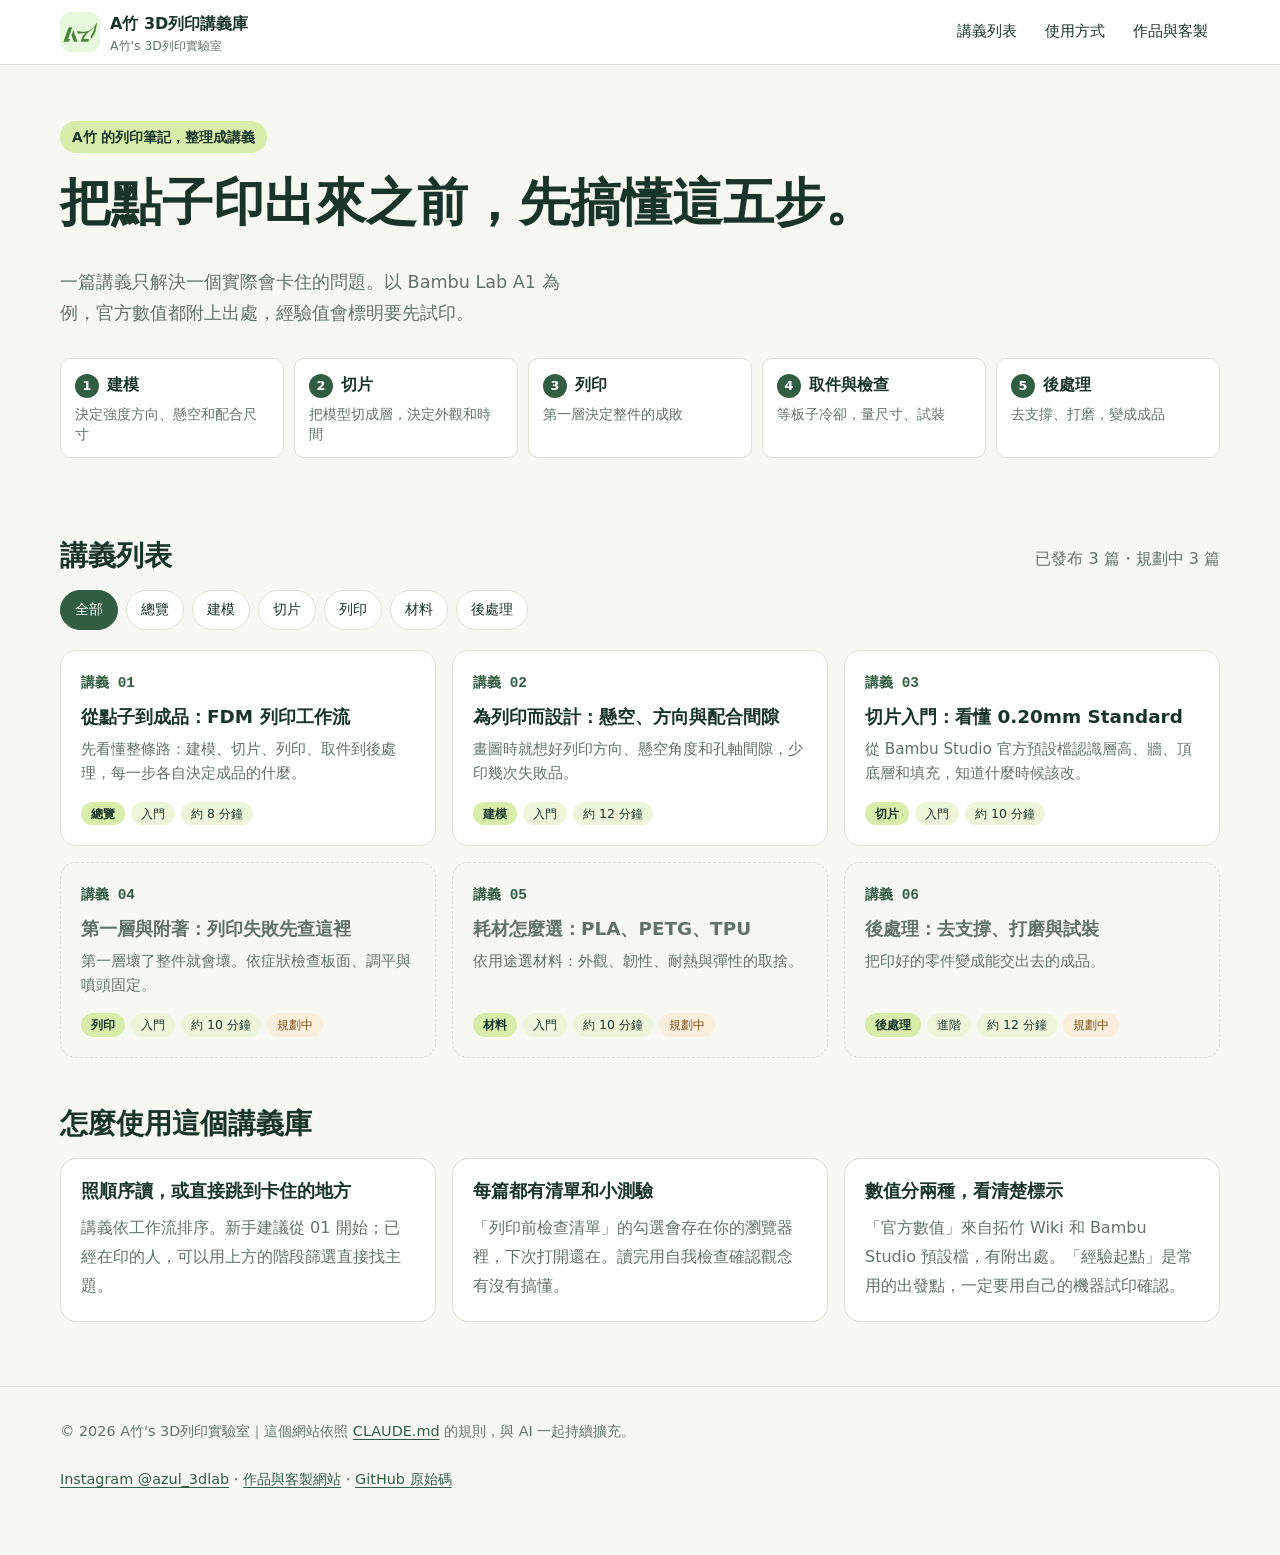
==== index.html @ 58bd1bd1 "site: 建立 A竹 3D列印講義庫框架與講義 01–03 - CLAUDE.md / AGENTS.md：專案目的、結構、命名、SOP、頁面骨架、內容與視覺規則 - lessons.js 單一資料" ====
<!doctype html>
<html lang="zh-Hant-TW">
<head>
  <meta charset="utf-8">
  <meta name="viewport" content="width=device-width, initial-scale=1">
  <title>A竹 3D列印講義庫</title>
  <meta name="description" content="A竹's 3D列印實驗室的公開講義：從建模、切片、列印到後處理，以 Bambu Lab A1 為例，一篇解決一個問題。">
  <meta name="theme-color" content="#315E43">
  <link rel="icon" href="assets/img/favicon.png">
  <link rel="stylesheet" href="assets/css/style.css">
</head>
<body>
  <a class="skip-link" href="#main">跳到主要內容</a>
  <header class="site-header">
    <div class="container">
      <a class="brand" href="./" aria-current="page"><img src="assets/img/logo.png" alt="" width="40" height="40"><span>A竹 3D列印講義庫<small>A竹's 3D列印實驗室</small></span></a>
      <nav class="site-nav" aria-label="主要導覽">
        <a href="#lessons">講義列表</a>
        <a href="#how">使用方式</a>
        <a href="https://blind-us.github.io/azul-3dlab/" rel="noopener">作品與客製</a>
      </nav>
    </div>
  </header>

  <main id="main" class="container">
    <section class="home-hero">
      <span class="eyebrow">A竹 的列印筆記，整理成講義</span>
      <h1>把點子印出來之前，先搞懂這五步。</h1>
      <p class="lead">一篇講義只解決一個實際會卡住的問題。以 Bambu Lab A1 為例，官方數值都附上出處，經驗值會標明要先試印。</p>
      <ol class="flow" aria-label="FDM 列印工作流">
        <li><strong>建模</strong><span>決定強度方向、懸空和配合尺寸</span></li>
        <li><strong>切片</strong><span>把模型切成層，決定外觀和時間</span></li>
        <li><strong>列印</strong><span>第一層決定整件的成敗</span></li>
        <li><strong>取件與檢查</strong><span>等板子冷卻，量尺寸、試裝</span></li>
        <li><strong>後處理</strong><span>去支撐、打磨，變成成品</span></li>
      </ol>
    </section>

    <section id="lessons" aria-labelledby="lessons-title">
      <div class="section-head">
        <h2 id="lessons-title">講義列表</h2>
        <p id="lesson-count"></p>
      </div>
      <div class="filter" id="stage-filter" role="group" aria-label="依階段篩選"></div>
      <div class="lesson-grid" id="lesson-grid">
        <noscript><p>講義列表需要 JavaScript。也可以直接從 GitHub 的 lessons 資料夾閱讀。</p></noscript>
      </div>
    </section>

    <section id="how" aria-labelledby="how-title">
      <div class="section-head">
        <h2 id="how-title">怎麼使用這個講義庫</h2>
      </div>
      <div class="how">
        <div>
          <h3>照順序讀，或直接跳到卡住的地方</h3>
          <p>講義依工作流排序。新手建議從 01 開始；已經在印的人，可以用上方的階段篩選直接找主題。</p>
        </div>
        <div>
          <h3>每篇都有清單和小測驗</h3>
          <p>「列印前檢查清單」的勾選會存在你的瀏覽器裡，下次打開還在。讀完用自我檢查確認觀念有沒有搞懂。</p>
        </div>
        <div>
          <h3>數值分兩種，看清楚標示</h3>
          <p>「官方數值」來自拓竹 Wiki 和 Bambu Studio 預設檔，有附出處。「經驗起點」是常用的出發點，一定要用自己的機器試印確認。</p>
        </div>
      </div>
    </section>
  </main>

  <footer class="site-footer">
    <div class="container">
      <p>© <span data-year>2026</span> A竹's 3D列印實驗室｜這個網站依照 <a href="https://github.com/Blind-Us/azul-3dprint-notes/blob/main/CLAUDE.md" rel="noopener">CLAUDE.md</a> 的規則，與 AI 一起持續擴充。</p>
      <p><a href="https://www.instagram.com/azul_3dlab/" rel="noopener">Instagram @azul_3dlab</a>・<a href="https://blind-us.github.io/azul-3dlab/" rel="noopener">作品與客製網站</a>・<a href="https://github.com/Blind-Us/azul-3dprint-notes" rel="noopener">GitHub 原始碼</a></p>
    </div>
  </footer>
  <script src="assets/js/lessons.js"></script>
  <script src="assets/js/site.js"></script>
</body>
</html>
---- assets/css/style.css ----
/* =========================================================
   A竹 3D列印講義庫｜全站唯一樣式表
   規則：講義頁只用這裡的 class 與 tokens，不寫死色碼、不用 inline style。
   ========================================================= */

:root {
  /* 色彩 tokens（與 CLAUDE.md 第 9 節同步） */
  --bg: #F7F8F2;
  --surface: #FFFFFF;
  --ink: #19352B;
  --muted: #617268;
  --brand: #315E43;
  --brand-hover: #254B34;
  --lime: #D9EDAA;
  --lime-soft: #EEF6DA;
  --border: #DCE3D7;
  --accent: #EDB97B;
  --accent-soft: #FBEEDD;
  --error: #A32C32;
  --error-soft: #F7E3E4;

  /* 字型與尺寸 */
  --font: system-ui, -apple-system, "Segoe UI", "Noto Sans TC", "PingFang TC", "Microsoft JhengHei", sans-serif;
  --mono: ui-monospace, "Cascadia Code", Consolas, monospace;
  --radius: 16px;
  --radius-sm: 10px;
  --shadow: 0 12px 32px rgba(25, 53, 43, 0.06);
  --container: 1160px;
  --measure: 72ch;
  --gutter: 20px;

  color-scheme: light;
}

*, *::before, *::after { box-sizing: border-box; }

html { scroll-behavior: smooth; -webkit-text-size-adjust: 100%; }
@media (prefers-reduced-motion: reduce) {
  html { scroll-behavior: auto; }
  * { transition: none !important; animation: none !important; }
}

body {
  margin: 0;
  background: var(--bg);
  color: var(--ink);
  font-family: var(--font);
  font-size: 16px;
  line-height: 1.8;
  overflow-wrap: anywhere;
}

img, svg { max-width: 100%; height: auto; }
a { color: var(--brand); text-underline-offset: 3px; }
a:hover { color: var(--brand-hover); }
:focus-visible { outline: 3px solid var(--brand); outline-offset: 3px; border-radius: 4px; }
code { font-family: var(--mono); font-size: 0.88em; background: var(--lime-soft); padding: 0.1em 0.4em; border-radius: 6px; overflow-wrap: anywhere; }
/* 中文標題只在標點或空白處換行，放不下時才強制斷字 */
h1, h2, h3 { line-height: 1.3; text-wrap: balance; word-break: keep-all; margin: 0 0 0.6em; }
h2 { font-size: clamp(1.4rem, 1.1rem + 1.2vw, 1.75rem); }
h3 { font-size: 1.15rem; margin-top: 1.4em; }
p { margin: 0 0 1em; }

.container { width: min(100% - 2 * var(--gutter), var(--container)); margin-inline: auto; }
.skip-link { position: absolute; left: -999px; top: 8px; background: var(--brand); color: #fff; padding: 8px 14px; border-radius: 999px; z-index: 10; }
.skip-link:focus { left: 12px; color: #fff; }

/* ---------- 頁首／頁尾 ---------- */
.site-header { background: var(--surface); border-bottom: 1px solid var(--border); position: sticky; top: 0; z-index: 5; }
.site-header .container { display: flex; align-items: center; justify-content: space-between; gap: 12px; min-height: 64px; flex-wrap: wrap; }
.brand { display: flex; align-items: center; gap: 10px; text-decoration: none; color: var(--ink); font-weight: 700; }
.brand img { width: 40px; height: 40px; border-radius: 10px; }
.brand small { display: block; font-weight: 400; color: var(--muted); font-size: 0.78rem; line-height: 1.2; }
.site-nav { display: flex; gap: 4px; flex-wrap: wrap; }
.site-nav a { text-decoration: none; color: var(--ink); padding: 6px 12px; border-radius: 999px; font-size: 0.95rem; }
.site-nav a:hover, .site-nav a[aria-current="page"] { background: var(--lime-soft); color: var(--brand); }
.progress-bar { position: absolute; left: 0; bottom: -1px; height: 3px; width: 0; background: var(--brand); transition: width 120ms linear; }

.site-footer { border-top: 1px solid var(--border); margin-top: 64px; padding: 32px 0 48px; color: var(--muted); font-size: 0.9rem; }
.site-footer .container { display: grid; gap: 8px; }
.site-footer a { color: var(--brand); }

/* ---------- 首頁 ---------- */
.home-hero { padding: 56px 0 32px; }
.home-hero .eyebrow { display: inline-block; background: var(--lime); color: var(--ink); font-weight: 600; font-size: 0.85rem; padding: 4px 12px; border-radius: 999px; margin-bottom: 16px; }
.home-hero h1 { font-size: clamp(2rem, 1.4rem + 3vw, 3.2rem); }
.home-hero p.lead { font-size: 1.1rem; color: var(--muted); max-width: 46ch; }

.flow { list-style: none; padding: 0; margin: 28px 0 0; display: grid; grid-template-columns: repeat(5, minmax(0, 1fr)); gap: 10px; counter-reset: flow; }
.flow li { background: var(--surface); border: 1px solid var(--border); border-radius: var(--radius-sm); padding: 12px 14px; counter-increment: flow; }
.flow li::before { content: counter(flow); display: inline-grid; place-items: center; width: 24px; height: 24px; border-radius: 50%; background: var(--brand); color: #fff; font-size: 0.8rem; font-weight: 700; margin-right: 8px; }
.flow strong { font-size: 1rem; }
.flow span { display: block; color: var(--muted); font-size: 0.85rem; line-height: 1.5; margin-top: 4px; }

.section-head { display: flex; align-items: end; justify-content: space-between; gap: 16px; flex-wrap: wrap; margin: 48px 0 16px; }
.section-head h2 { margin: 0; }
.section-head p { margin: 0; color: var(--muted); }

.filter { display: flex; flex-wrap: wrap; gap: 8px; margin-bottom: 20px; }
.chip-btn { font: inherit; font-size: 0.9rem; border: 1px solid var(--border); background: var(--surface); color: var(--ink); padding: 6px 14px; border-radius: 999px; cursor: pointer; min-height: 40px; touch-action: manipulation; transition: background-color 150ms, border-color 150ms; }
.chip-btn:hover { border-color: var(--brand); }
.chip-btn[aria-pressed="true"] { background: var(--brand); border-color: var(--brand); color: #fff; }

.lesson-grid { display: grid; grid-template-columns: repeat(3, minmax(0, 1fr)); gap: 16px; }
.lesson-card { position: relative; display: flex; flex-direction: column; gap: 8px; background: var(--surface); border: 1px solid var(--border); border-radius: var(--radius); padding: 20px; transition: border-color 150ms, transform 150ms; }
.lesson-card:hover { border-color: var(--brand); transform: translateY(-2px); }
.lesson-card .no { font-family: var(--mono); color: var(--brand); font-weight: 700; font-size: 0.9rem; }
.lesson-card h3 { margin: 0; font-size: 1.15rem; }
.lesson-card h3 a { color: var(--ink); text-decoration: none; }
.lesson-card h3 a::after { content: ""; position: absolute; inset: 0; border-radius: var(--radius); }
.lesson-card p { margin: 0; color: var(--muted); font-size: 0.95rem; line-height: 1.6; }
.lesson-card .meta { margin-top: auto; padding-top: 8px; }
.lesson-card.is-planned { background: transparent; border-style: dashed; }
.lesson-card.is-planned:hover { transform: none; border-color: var(--border); }
.lesson-card.is-planned h3 { color: var(--muted); }
.read-mark { position: absolute; top: 16px; right: 16px; font-size: 0.78rem; color: var(--brand); background: var(--lime-soft); padding: 2px 10px; border-radius: 999px; }

.meta { display: flex; flex-wrap: wrap; gap: 6px; }
.tag { display: inline-block; font-size: 0.78rem; line-height: 1.4; padding: 3px 10px; border-radius: 999px; background: var(--lime-soft); color: var(--ink); }
.tag.stage { background: var(--lime); font-weight: 600; }
.tag.planned { background: var(--accent-soft); color: #7A4B12; }

.how { display: grid; grid-template-columns: repeat(3, minmax(0, 1fr)); gap: 16px; }
.how > div { background: var(--surface); border: 1px solid var(--border); border-radius: var(--radius); padding: 20px; }
.how h3 { margin-top: 0; }
.how p { color: var(--muted); margin: 0; }

/* ---------- 講義頁 ---------- */
.lesson-hero { padding: 40px 0 8px; }
.breadcrumb { font-size: 0.9rem; color: var(--muted); margin-bottom: 12px; }
.breadcrumb a { color: var(--muted); }
.lesson-no { font-family: var(--mono); color: var(--brand); font-weight: 700; letter-spacing: 0.05em; }
.lesson-hero h1 { font-size: clamp(1.8rem, 1.3rem + 2.4vw, 2.6rem); margin: 4px 0 12px; }
.lesson-lead { font-size: 1.1rem; color: var(--muted); max-width: var(--measure); }

.lesson-layout { display: grid; grid-template-columns: minmax(0, 1fr) 240px; gap: 48px; align-items: start; }
.lesson-body { max-width: var(--measure); min-width: 0; }
.lesson-body > section { padding: 28px 0 8px; border-top: 1px solid var(--border); scroll-margin-top: 80px; }
.lesson-body > section:first-child { border-top: 0; }
.lesson-body ul, .lesson-body ol { padding-left: 1.4em; }
.lesson-body li { margin-bottom: 0.4em; }

.toc { position: sticky; top: 88px; font-size: 0.9rem; border-left: 2px solid var(--border); padding-left: 16px; }
.toc p { font-weight: 700; margin-bottom: 8px; }
.toc ol { list-style: none; padding: 0; margin: 0; display: grid; gap: 6px; }
.toc a { color: var(--muted); text-decoration: none; display: block; line-height: 1.5; }
.toc a:hover, .toc a.is-active { color: var(--brand); }

.goals { list-style: none; padding: 0 !important; display: grid; gap: 8px; }
.goals li { background: var(--surface); border: 1px solid var(--border); border-radius: var(--radius-sm); padding: 10px 14px 10px 40px; position: relative; margin: 0 !important; }
.goals li::before { content: "✓"; position: absolute; left: 14px; color: var(--brand); font-weight: 700; }

/* 提示框 */
.callout { border-radius: var(--radius-sm); padding: 14px 18px; margin: 16px 0; border: 1px solid var(--border); background: var(--surface); border-left: 5px solid var(--brand); }
.callout p:last-child { margin-bottom: 0; }
.callout-title { font-weight: 700; margin-bottom: 4px; }
.callout.tip { background: var(--lime-soft); border-left-color: var(--brand); }
.callout.warn { background: var(--accent-soft); border-left-color: var(--accent); }
.callout.official { border-left-color: var(--ink); }

/* 表格 */
.table-wrap { overflow-x: auto; margin: 16px 0; border: 1px solid var(--border); border-radius: var(--radius-sm); background: var(--surface); }
table { border-collapse: collapse; width: 100%; font-size: 0.93rem; line-height: 1.6; }
th, td { text-align: left; padding: 10px 14px; border-bottom: 1px solid var(--border); vertical-align: top; }
th { background: var(--lime-soft); font-weight: 700; white-space: nowrap; }
tbody tr:last-child td { border-bottom: 0; }
.param-table td:first-child { white-space: nowrap; }

/* 步驟 */
.steps { list-style: none; padding: 0 !important; counter-reset: step; display: grid; gap: 10px; }
.steps li { counter-increment: step; position: relative; padding-left: 44px; margin: 0 !important; }
.steps li::before { content: counter(step); position: absolute; left: 0; top: 2px; width: 30px; height: 30px; border-radius: 50%; background: var(--lime); color: var(--ink); display: grid; place-items: center; font-weight: 700; font-size: 0.9rem; }

/* 圖 */
figure { margin: 20px 0; background: var(--surface); border: 1px solid var(--border); border-radius: var(--radius-sm); padding: 16px; }
figcaption { color: var(--muted); font-size: 0.88rem; margin-top: 8px; }
.diagram { display: block; width: 100%; color: var(--ink); font-family: var(--font); }
/* 圖解用的顏色 class（SVG 內不寫死色碼） */
.diagram .d-brand { fill: var(--brand); }
.diagram .d-lime { fill: var(--lime); }
.diagram .d-accent { fill: var(--accent); }
.diagram .d-error { fill: var(--error); }
.diagram .d-muted { fill: var(--muted); }
.diagram .d-ink { fill: var(--ink); }
.diagram .d-line { stroke: var(--ink); stroke-width: 2; fill: none; }
.diagram .d-line-brand { stroke: var(--brand); stroke-width: 3; fill: none; }
.diagram .d-line-error { stroke: var(--error); stroke-width: 3; fill: none; }
.diagram text { font-size: 13px; fill: var(--ink); }

/* ---------- 互動元件 ---------- */
.widget { background: var(--surface); border: 1px solid var(--border); border-radius: var(--radius); padding: 20px; margin: 16px 0; box-shadow: var(--shadow); }
.widget-title { font-weight: 700; margin-bottom: 12px; }
.field { display: grid; gap: 6px; margin-bottom: 14px; }
.field label { font-weight: 600; font-size: 0.95rem; }
.field input[type="number"], .field select { font: inherit; padding: 10px 12px; min-height: 44px; border: 1px solid var(--border); border-radius: var(--radius-sm); background: var(--bg); color: var(--ink); width: 100%; max-width: 240px; }
.field input[type="range"] { width: 100%; accent-color: var(--brand); }
.result { background: var(--lime-soft); border-radius: var(--radius-sm); padding: 12px 16px; font-size: 1rem; }
.result strong { font-size: 1.25rem; color: var(--brand); }
.result.is-warn { background: var(--accent-soft); }
.result.is-bad { background: var(--error-soft); }
.result.is-warn strong { color: #7A4B12; }
.result.is-bad strong { color: var(--error); }
.note { font-size: 0.85rem; color: var(--muted); margin-top: 10px; }
.sim { background: var(--bg); border-radius: var(--radius-sm); margin-bottom: 12px; }
.sim-bed { fill: var(--muted); }
.sim-layer { fill: var(--brand); transition: x 150ms; }
.sim.is-warn .sim-layer { fill: var(--accent); }
.sim.is-bad .sim-layer { fill: var(--error); }
.sim-ref { stroke: var(--muted); stroke-width: 2; stroke-dasharray: 5 5; }

/* 檢查清單 */
.checklist { list-style: none; padding: 0 !important; display: grid; gap: 8px; }
.checklist li { margin: 0 !important; }
.checklist label { display: flex; gap: 12px; align-items: flex-start; background: var(--surface); border: 1px solid var(--border); border-radius: var(--radius-sm); padding: 10px 14px; cursor: pointer; transition: background-color 150ms; }
.checklist input { width: 20px; height: 20px; margin-top: 4px; accent-color: var(--brand); flex: none; }
.checklist label:has(input:checked) { background: var(--lime-soft); color: var(--muted); }
.checklist-status { display: flex; align-items: center; justify-content: space-between; gap: 12px; margin-top: 10px; font-size: 0.9rem; color: var(--muted); }
.text-btn { font: inherit; font-size: 0.9rem; background: none; border: 0; color: var(--brand); cursor: pointer; text-decoration: underline; padding: 6px; min-height: 40px; }

/* 選擇題 */
.quiz { background: var(--surface); border: 1px solid var(--border); border-radius: var(--radius); padding: 18px 20px; margin: 16px 0; }
.quiz-q { font-weight: 700; }
.quiz-options { display: grid; gap: 8px; }
.quiz-options button { font: inherit; text-align: left; background: var(--bg); border: 1px solid var(--border); border-radius: var(--radius-sm); padding: 10px 14px; min-height: 44px; cursor: pointer; color: var(--ink); touch-action: manipulation; transition: background-color 150ms, border-color 150ms; }
.quiz-options button:hover:not(:disabled) { border-color: var(--brand); }
.quiz-options button.is-correct { background: var(--lime); border-color: var(--brand); font-weight: 600; }
.quiz-options button.is-wrong { background: var(--error-soft); border-color: var(--error); }
.quiz-options button:disabled { cursor: default; }
.quiz-explain { margin: 12px 0 0; padding-top: 12px; border-top: 1px dashed var(--border); }

/* 情境選擇器 */
.picker-options { display: flex; flex-wrap: wrap; gap: 8px; margin-bottom: 14px; }
.picker-panel { background: var(--bg); border-radius: var(--radius-sm); padding: 14px 18px; }
.picker-panel h3 { margin-top: 0; }
.picker-panel ul { margin-bottom: 0; }

/* 上一篇／下一篇 */
.lesson-pager { display: grid; grid-template-columns: 1fr 1fr; gap: 16px; margin-top: 40px; }
.lesson-pager a { display: block; background: var(--surface); border: 1px solid var(--border); border-radius: var(--radius); padding: 16px 20px; text-decoration: none; color: var(--ink); transition: border-color 150ms; }
.lesson-pager a:hover { border-color: var(--brand); }
.lesson-pager small { display: block; color: var(--muted); }
.lesson-pager .next { text-align: right; grid-column: 2; }
.sources-list { font-size: 0.93rem; }
.sources-list li { overflow-wrap: anywhere; }

/* ---------- 響應式 ---------- */
@media (max-width: 900px) {
  .lesson-layout { grid-template-columns: minmax(0, 1fr); gap: 0; }
  .toc { display: none; }
  .lesson-grid, .how { grid-template-columns: repeat(2, minmax(0, 1fr)); }
  .flow { grid-template-columns: repeat(2, minmax(0, 1fr)); }
}
@media (max-width: 640px) {
  :root { --gutter: 16px; }
  .lesson-grid, .how { grid-template-columns: minmax(0, 1fr); }
  .flow { grid-template-columns: minmax(0, 1fr); }
  .home-hero { padding-top: 36px; }
  .lesson-pager { grid-template-columns: minmax(0, 1fr); }
  .lesson-pager .next { grid-column: 1; }
  .site-nav a { padding: 6px 10px; }
}
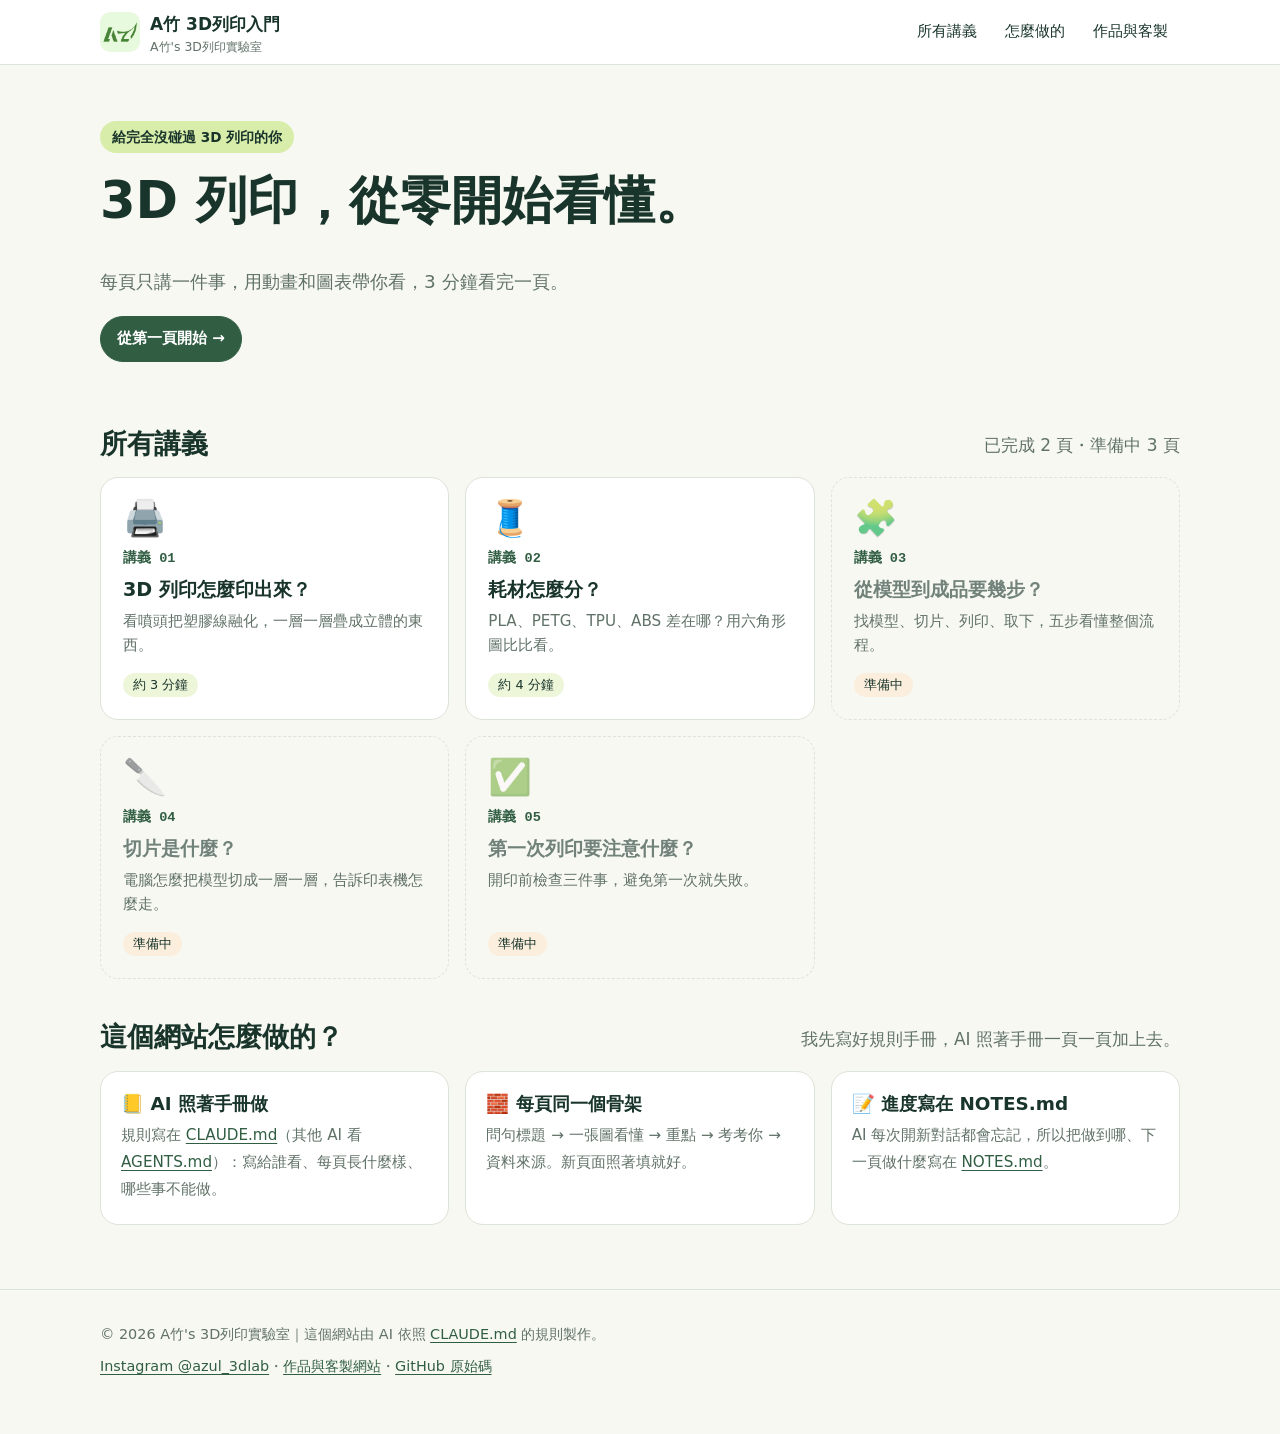
==== commit d677447a: "site: 改版成新手入門版（字少圖多） 作者回饋：舊版假設讀者已懂 3D 列印、字多偏學術。 - CLAUDE.md：讀者改成完全新手；問句標題、正文 400 字內、每頁必須有元件或圖；頁面改為 5" ====
--- a/index.html
+++ b/index.html
@@ -3,8 +3,8 @@
 <head>
   <meta charset="utf-8">
   <meta name="viewport" content="width=device-width, initial-scale=1">
-  <title>A竹 3D列印講義庫</title>
-  <meta name="description" content="A竹's 3D列印實驗室的公開講義：從建模、切片、列印到後處理，以 Bambu Lab A1 為例，一篇解決一個問題。">
+  <title>A竹 3D列印入門</title>
+  <meta name="description" content="給完全沒碰過 3D 列印的人：用動畫和圖表，一頁看懂一件事。">
   <meta name="theme-color" content="#315E43">
   <link rel="icon" href="assets/img/favicon.png">
   <link rel="stylesheet" href="assets/css/style.css">
@@ -13,10 +13,10 @@
   <a class="skip-link" href="#main">跳到主要內容</a>
   <header class="site-header">
     <div class="container">
-      <a class="brand" href="./" aria-current="page"><img src="assets/img/logo.png" alt="" width="40" height="40"><span>A竹 3D列印講義庫<small>A竹's 3D列印實驗室</small></span></a>
+      <a class="brand" href="./" aria-current="page"><img src="assets/img/logo.png" alt="" width="40" height="40"><span>A竹 3D列印入門<small>A竹's 3D列印實驗室</small></span></a>
       <nav class="site-nav" aria-label="主要導覽">
-        <a href="#lessons">講義列表</a>
-        <a href="#how">使用方式</a>
+        <a href="#lessons">所有講義</a>
+        <a href="#how">怎麼做的</a>
         <a href="https://blind-us.github.io/azul-3dlab/" rel="noopener">作品與客製</a>
       </nav>
     </div>
@@ -24,45 +24,39 @@
 
   <main id="main" class="container">
     <section class="home-hero">
-      <span class="eyebrow">A竹 的列印筆記，整理成講義</span>
-      <h1>把點子印出來之前，先搞懂這五步。</h1>
-      <p class="lead">一篇講義只解決一個實際會卡住的問題。以 Bambu Lab A1 為例，官方數值都附上出處，經驗值會標明要先試印。</p>
-      <ol class="flow" aria-label="FDM 列印工作流">
-        <li><strong>建模</strong><span>決定強度方向、懸空和配合尺寸</span></li>
-        <li><strong>切片</strong><span>把模型切成層，決定外觀和時間</span></li>
-        <li><strong>列印</strong><span>第一層決定整件的成敗</span></li>
-        <li><strong>取件與檢查</strong><span>等板子冷卻，量尺寸、試裝</span></li>
-        <li><strong>後處理</strong><span>去支撐、打磨，變成成品</span></li>
-      </ol>
+      <span class="eyebrow">給完全沒碰過 3D 列印的你</span>
+      <h1>3D 列印，從零開始看懂。</h1>
+      <p class="lead">每頁只講一件事，用動畫和圖表帶你看，3 分鐘看完一頁。</p>
+      <a class="btn" href="lessons/01-how-it-prints/">從第一頁開始 →</a>
     </section>
 
     <section id="lessons" aria-labelledby="lessons-title">
       <div class="section-head">
-        <h2 id="lessons-title">講義列表</h2>
+        <h2 id="lessons-title">所有講義</h2>
         <p id="lesson-count"></p>
       </div>
-      <div class="filter" id="stage-filter" role="group" aria-label="依階段篩選"></div>
       <div class="lesson-grid" id="lesson-grid">
-        <noscript><p>講義列表需要 JavaScript。也可以直接從 GitHub 的 lessons 資料夾閱讀。</p></noscript>
+        <noscript><p>講義列表需要 JavaScript。也可以直接打開 <a href="lessons/01-how-it-prints/">第一頁：3D 列印怎麼印出來？</a></p></noscript>
       </div>
     </section>
 
     <section id="how" aria-labelledby="how-title">
       <div class="section-head">
-        <h2 id="how-title">怎麼使用這個講義庫</h2>
+        <h2 id="how-title">這個網站怎麼做的？</h2>
+        <p>我先寫好規則手冊，AI 照著手冊一頁一頁加上去。</p>
       </div>
       <div class="how">
         <div>
-          <h3>照順序讀，或直接跳到卡住的地方</h3>
-          <p>講義依工作流排序。新手建議從 01 開始；已經在印的人，可以用上方的階段篩選直接找主題。</p>
+          <h3>📒 AI 照著手冊做</h3>
+          <p>規則寫在 <a href="https://github.com/Blind-Us/azul-3dprint-notes/blob/main/CLAUDE.md" rel="noopener">CLAUDE.md</a>（其他 AI 看 <a href="https://github.com/Blind-Us/azul-3dprint-notes/blob/main/AGENTS.md" rel="noopener">AGENTS.md</a>）：寫給誰看、每頁長什麼樣、哪些事不能做。</p>
         </div>
         <div>
-          <h3>每篇都有清單和小測驗</h3>
-          <p>「列印前檢查清單」的勾選會存在你的瀏覽器裡，下次打開還在。讀完用自我檢查確認觀念有沒有搞懂。</p>
+          <h3>🧱 每頁同一個骨架</h3>
+          <p>問句標題 → 一張圖看懂 → 重點 → 考考你 → 資料來源。新頁面照著填就好。</p>
         </div>
         <div>
-          <h3>數值分兩種，看清楚標示</h3>
-          <p>「官方數值」來自拓竹 Wiki 和 Bambu Studio 預設檔，有附出處。「經驗起點」是常用的出發點，一定要用自己的機器試印確認。</p>
+          <h3>📝 進度寫在 NOTES.md</h3>
+          <p>AI 每次開新對話都會忘記，所以把做到哪、下一頁做什麼寫在 <a href="https://github.com/Blind-Us/azul-3dprint-notes/blob/main/NOTES.md" rel="noopener">NOTES.md</a>。</p>
         </div>
       </div>
     </section>
@@ -70,7 +64,7 @@
 
   <footer class="site-footer">
     <div class="container">
-      <p>© <span data-year>2026</span> A竹's 3D列印實驗室｜這個網站依照 <a href="https://github.com/Blind-Us/azul-3dprint-notes/blob/main/CLAUDE.md" rel="noopener">CLAUDE.md</a> 的規則，與 AI 一起持續擴充。</p>
+      <p>© <span data-year>2026</span> A竹's 3D列印實驗室｜這個網站由 AI 依照 <a href="https://github.com/Blind-Us/azul-3dprint-notes/blob/main/CLAUDE.md" rel="noopener">CLAUDE.md</a> 的規則製作。</p>
       <p><a href="https://www.instagram.com/azul_3dlab/" rel="noopener">Instagram @azul_3dlab</a>・<a href="https://blind-us.github.io/azul-3dlab/" rel="noopener">作品與客製網站</a>・<a href="https://github.com/Blind-Us/azul-3dprint-notes" rel="noopener">GitHub 原始碼</a></p>
     </div>
   </footer>
--- a/assets/css/style.css
+++ b/assets/css/style.css
@@ -1,5 +1,5 @@
 /* =========================================================
-   A竹 3D列印講義庫｜全站唯一樣式表
+   A竹 3D列印入門｜全站唯一樣式表
    規則：講義頁只用這裡的 class 與 tokens，不寫死色碼、不用 inline style。
    ========================================================= */
 
@@ -16,17 +16,17 @@
   --border: #DCE3D7;
   --accent: #EDB97B;
   --accent-soft: #FBEEDD;
+  --hot: #D9623B;
   --error: #A32C32;
   --error-soft: #F7E3E4;
 
   /* 字型與尺寸 */
   --font: system-ui, -apple-system, "Segoe UI", "Noto Sans TC", "PingFang TC", "Microsoft JhengHei", sans-serif;
   --mono: ui-monospace, "Cascadia Code", Consolas, monospace;
-  --radius: 16px;
-  --radius-sm: 10px;
-  --shadow: 0 12px 32px rgba(25, 53, 43, 0.06);
-  --container: 1160px;
-  --measure: 72ch;
+  --radius: 18px;
+  --radius-sm: 12px;
+  --shadow: 0 12px 32px rgba(25, 53, 43, 0.07);
+  --container: 1080px;
   --gutter: 20px;
 
   color-scheme: light;
@@ -45,7 +45,7 @@
   background: var(--bg);
   color: var(--ink);
   font-family: var(--font);
-  font-size: 16px;
+  font-size: 17px;
   line-height: 1.8;
   overflow-wrap: anywhere;
 }
@@ -54,16 +54,16 @@
 a { color: var(--brand); text-underline-offset: 3px; }
 a:hover { color: var(--brand-hover); }
 :focus-visible { outline: 3px solid var(--brand); outline-offset: 3px; border-radius: 4px; }
-code { font-family: var(--mono); font-size: 0.88em; background: var(--lime-soft); padding: 0.1em 0.4em; border-radius: 6px; overflow-wrap: anywhere; }
+code { font-family: var(--mono); font-size: 0.88em; background: var(--lime-soft); padding: 0.1em 0.4em; border-radius: 6px; }
 /* 中文標題只在標點或空白處換行，放不下時才強制斷字 */
 h1, h2, h3 { line-height: 1.3; text-wrap: balance; word-break: keep-all; margin: 0 0 0.6em; }
-h2 { font-size: clamp(1.4rem, 1.1rem + 1.2vw, 1.75rem); }
-h3 { font-size: 1.15rem; margin-top: 1.4em; }
+h2 { font-size: clamp(1.35rem, 1.1rem + 1vw, 1.7rem); }
+h3 { font-size: 1.15rem; }
 p { margin: 0 0 1em; }
 
 .container { width: min(100% - 2 * var(--gutter), var(--container)); margin-inline: auto; }
-.skip-link { position: absolute; left: -999px; top: 8px; background: var(--brand); color: #fff; padding: 8px 14px; border-radius: 999px; z-index: 10; }
-.skip-link:focus { left: 12px; color: #fff; }
+.skip-link { position: absolute; left: -999px; top: 8px; background: var(--brand); color: var(--surface); padding: 8px 14px; border-radius: 999px; z-index: 10; }
+.skip-link:focus { left: 12px; color: var(--surface); }
 
 /* ---------- 頁首／頁尾 ---------- */
 .site-header { background: var(--surface); border-bottom: 1px solid var(--border); position: sticky; top: 0; z-index: 5; }
@@ -73,155 +73,103 @@
 .brand small { display: block; font-weight: 400; color: var(--muted); font-size: 0.78rem; line-height: 1.2; }
 .site-nav { display: flex; gap: 4px; flex-wrap: wrap; }
 .site-nav a { text-decoration: none; color: var(--ink); padding: 6px 12px; border-radius: 999px; font-size: 0.95rem; }
-.site-nav a:hover, .site-nav a[aria-current="page"] { background: var(--lime-soft); color: var(--brand); }
-.progress-bar { position: absolute; left: 0; bottom: -1px; height: 3px; width: 0; background: var(--brand); transition: width 120ms linear; }
+.site-nav a:hover { background: var(--lime-soft); color: var(--brand); }
 
 .site-footer { border-top: 1px solid var(--border); margin-top: 64px; padding: 32px 0 48px; color: var(--muted); font-size: 0.9rem; }
-.site-footer .container { display: grid; gap: 8px; }
-.site-footer a { color: var(--brand); }
+.site-footer p { margin: 0 0 6px; }
+
+/* ---------- 共用小元素 ---------- */
+.eyebrow { display: inline-block; background: var(--lime); color: var(--ink); font-weight: 600; font-size: 0.85rem; padding: 4px 12px; border-radius: 999px; margin-bottom: 14px; }
+.tag { display: inline-block; font-size: 0.8rem; line-height: 1.4; padding: 3px 10px; border-radius: 999px; background: var(--lime-soft); color: var(--ink); }
+.tag.planned { background: var(--accent-soft); }
+.btn { font: inherit; font-size: 0.95rem; font-weight: 600; border: 1px solid var(--brand); background: var(--brand); color: var(--surface); padding: 8px 16px; border-radius: 999px; cursor: pointer; min-height: 44px; touch-action: manipulation; transition: background-color 150ms; }
+.btn:hover { background: var(--brand-hover); }
+a.btn { display: inline-flex; align-items: center; text-decoration: none; }
+a.btn:hover { color: var(--surface); }
+.btn.ghost { background: var(--surface); color: var(--brand); }
+.btn.ghost:hover { background: var(--lime-soft); }
+.chip-btn { font: inherit; font-size: 0.95rem; border: 1px solid var(--border); background: var(--surface); color: var(--ink); padding: 6px 16px; border-radius: 999px; cursor: pointer; min-height: 44px; touch-action: manipulation; transition: background-color 150ms, border-color 150ms; }
+.chip-btn:hover { border-color: var(--brand); }
+.chip-btn[aria-pressed="true"] { background: var(--brand); border-color: var(--brand); color: var(--surface); }
+.note { font-size: 0.85rem; color: var(--muted); margin: 10px 0 0; line-height: 1.6; }
 
 /* ---------- 首頁 ---------- */
-.home-hero { padding: 56px 0 32px; }
-.home-hero .eyebrow { display: inline-block; background: var(--lime); color: var(--ink); font-weight: 600; font-size: 0.85rem; padding: 4px 12px; border-radius: 999px; margin-bottom: 16px; }
+.home-hero { padding: 56px 0 24px; }
 .home-hero h1 { font-size: clamp(2rem, 1.4rem + 3vw, 3.2rem); }
-.home-hero p.lead { font-size: 1.1rem; color: var(--muted); max-width: 46ch; }
-
-.flow { list-style: none; padding: 0; margin: 28px 0 0; display: grid; grid-template-columns: repeat(5, minmax(0, 1fr)); gap: 10px; counter-reset: flow; }
-.flow li { background: var(--surface); border: 1px solid var(--border); border-radius: var(--radius-sm); padding: 12px 14px; counter-increment: flow; }
-.flow li::before { content: counter(flow); display: inline-grid; place-items: center; width: 24px; height: 24px; border-radius: 50%; background: var(--brand); color: #fff; font-size: 0.8rem; font-weight: 700; margin-right: 8px; }
-.flow strong { font-size: 1rem; }
-.flow span { display: block; color: var(--muted); font-size: 0.85rem; line-height: 1.5; margin-top: 4px; }
-
-.section-head { display: flex; align-items: end; justify-content: space-between; gap: 16px; flex-wrap: wrap; margin: 48px 0 16px; }
+.home-hero .lead { font-size: 1.15rem; color: var(--muted); max-width: 40ch; }
+
+.section-head { display: flex; align-items: end; justify-content: space-between; gap: 16px; flex-wrap: wrap; margin: 40px 0 16px; }
 .section-head h2 { margin: 0; }
 .section-head p { margin: 0; color: var(--muted); }
 
-.filter { display: flex; flex-wrap: wrap; gap: 8px; margin-bottom: 20px; }
-.chip-btn { font: inherit; font-size: 0.9rem; border: 1px solid var(--border); background: var(--surface); color: var(--ink); padding: 6px 14px; border-radius: 999px; cursor: pointer; min-height: 40px; touch-action: manipulation; transition: background-color 150ms, border-color 150ms; }
-.chip-btn:hover { border-color: var(--brand); }
-.chip-btn[aria-pressed="true"] { background: var(--brand); border-color: var(--brand); color: #fff; }
-
-.lesson-grid { display: grid; grid-template-columns: repeat(3, minmax(0, 1fr)); gap: 16px; }
-.lesson-card { position: relative; display: flex; flex-direction: column; gap: 8px; background: var(--surface); border: 1px solid var(--border); border-radius: var(--radius); padding: 20px; transition: border-color 150ms, transform 150ms; }
+.lesson-grid { display: grid; grid-template-columns: repeat(auto-fill, minmax(min(100%, 280px), 1fr)); gap: 16px; }
+.lesson-card { position: relative; display: flex; flex-direction: column; gap: 6px; background: var(--surface); border: 1px solid var(--border); border-radius: var(--radius); padding: 22px; transition: border-color 150ms, transform 150ms; }
 .lesson-card:hover { border-color: var(--brand); transform: translateY(-2px); }
-.lesson-card .no { font-family: var(--mono); color: var(--brand); font-weight: 700; font-size: 0.9rem; }
-.lesson-card h3 { margin: 0; font-size: 1.15rem; }
+.lesson-card .icon { font-size: 2.2rem; line-height: 1; margin-bottom: 6px; }
+.lesson-card .no { font-family: var(--mono); color: var(--brand); font-weight: 700; font-size: 0.85rem; }
+.lesson-card h3 { margin: 0; font-size: 1.2rem; }
 .lesson-card h3 a { color: var(--ink); text-decoration: none; }
 .lesson-card h3 a::after { content: ""; position: absolute; inset: 0; border-radius: var(--radius); }
 .lesson-card p { margin: 0; color: var(--muted); font-size: 0.95rem; line-height: 1.6; }
-.lesson-card .meta { margin-top: auto; padding-top: 8px; }
+.lesson-card .meta { margin-top: auto; padding-top: 10px; display: flex; gap: 6px; flex-wrap: wrap; }
 .lesson-card.is-planned { background: transparent; border-style: dashed; }
 .lesson-card.is-planned:hover { transform: none; border-color: var(--border); }
-.lesson-card.is-planned h3 { color: var(--muted); }
-.read-mark { position: absolute; top: 16px; right: 16px; font-size: 0.78rem; color: var(--brand); background: var(--lime-soft); padding: 2px 10px; border-radius: 999px; }
-
-.meta { display: flex; flex-wrap: wrap; gap: 6px; }
-.tag { display: inline-block; font-size: 0.78rem; line-height: 1.4; padding: 3px 10px; border-radius: 999px; background: var(--lime-soft); color: var(--ink); }
-.tag.stage { background: var(--lime); font-weight: 600; }
-.tag.planned { background: var(--accent-soft); color: #7A4B12; }
-
-.how { display: grid; grid-template-columns: repeat(3, minmax(0, 1fr)); gap: 16px; }
+.lesson-card.is-planned h3, .lesson-card.is-planned .icon { opacity: 0.6; }
+.read-mark { position: absolute; top: 18px; right: 18px; font-size: 0.78rem; color: var(--brand); background: var(--lime-soft); padding: 2px 10px; border-radius: 999px; }
+
+.how { display: grid; grid-template-columns: repeat(auto-fit, minmax(min(100%, 240px), 1fr)); gap: 16px; }
 .how > div { background: var(--surface); border: 1px solid var(--border); border-radius: var(--radius); padding: 20px; }
-.how h3 { margin-top: 0; }
-.how p { color: var(--muted); margin: 0; }
+.how h3 { margin-bottom: 6px; }
+.how p { color: var(--muted); margin: 0; font-size: 0.95rem; }
 
 /* ---------- 講義頁 ---------- */
-.lesson-hero { padding: 40px 0 8px; }
-.breadcrumb { font-size: 0.9rem; color: var(--muted); margin-bottom: 12px; }
+.lesson-hero { padding: 40px 0 8px; max-width: 46rem; }
+.breadcrumb { font-size: 0.9rem; color: var(--muted); margin-bottom: 10px; }
 .breadcrumb a { color: var(--muted); }
-.lesson-no { font-family: var(--mono); color: var(--brand); font-weight: 700; letter-spacing: 0.05em; }
-.lesson-hero h1 { font-size: clamp(1.8rem, 1.3rem + 2.4vw, 2.6rem); margin: 4px 0 12px; }
-.lesson-lead { font-size: 1.1rem; color: var(--muted); max-width: var(--measure); }
-
-.lesson-layout { display: grid; grid-template-columns: minmax(0, 1fr) 240px; gap: 48px; align-items: start; }
-.lesson-body { max-width: var(--measure); min-width: 0; }
-.lesson-body > section { padding: 28px 0 8px; border-top: 1px solid var(--border); scroll-margin-top: 80px; }
-.lesson-body > section:first-child { border-top: 0; }
-.lesson-body ul, .lesson-body ol { padding-left: 1.4em; }
-.lesson-body li { margin-bottom: 0.4em; }
-
-.toc { position: sticky; top: 88px; font-size: 0.9rem; border-left: 2px solid var(--border); padding-left: 16px; }
-.toc p { font-weight: 700; margin-bottom: 8px; }
-.toc ol { list-style: none; padding: 0; margin: 0; display: grid; gap: 6px; }
-.toc a { color: var(--muted); text-decoration: none; display: block; line-height: 1.5; }
-.toc a:hover, .toc a.is-active { color: var(--brand); }
-
-.goals { list-style: none; padding: 0 !important; display: grid; gap: 8px; }
-.goals li { background: var(--surface); border: 1px solid var(--border); border-radius: var(--radius-sm); padding: 10px 14px 10px 40px; position: relative; margin: 0 !important; }
-.goals li::before { content: "✓"; position: absolute; left: 14px; color: var(--brand); font-weight: 700; }
+.lesson-hero h1 { font-size: clamp(1.9rem, 1.4rem + 2.4vw, 2.8rem); margin: 0 0 12px; }
+.lesson-lead { font-size: 1.2rem; color: var(--muted); }
+
+.lesson > section { padding: 32px 0 8px; scroll-margin-top: 80px; }
+
+/* 左文右圖 */
+.split { display: grid; grid-template-columns: minmax(0, 5fr) minmax(0, 6fr); gap: 32px; align-items: start; }
+.split-visual { min-width: 0; }
+
+/* 步驟（動畫進行時，目前步驟會被標成 is-active） */
+.steps { list-style: none; padding: 0; margin: 0; counter-reset: step; display: grid; gap: 10px; }
+.steps li { counter-increment: step; position: relative; padding: 10px 14px 10px 56px; border-radius: var(--radius-sm); border: 1px solid transparent; transition: background-color 200ms, border-color 200ms; }
+.steps li::before { content: counter(step); position: absolute; left: 12px; top: 10px; width: 32px; height: 32px; border-radius: 50%; background: var(--lime); color: var(--ink); display: grid; place-items: center; font-weight: 700; }
+.steps li strong { display: block; font-size: 1.05rem; }
+.steps li.is-active { background: var(--surface); border-color: var(--brand); }
+.steps li.is-active::before { background: var(--brand); color: var(--surface); }
+
+/* 重點卡片 */
+.cards { display: grid; grid-template-columns: repeat(auto-fit, minmax(min(100%, 220px), 1fr)); gap: 16px; }
+.card { background: var(--surface); border: 1px solid var(--border); border-radius: var(--radius); padding: 20px; }
+.card-icon { font-size: 2rem; line-height: 1; margin: 0 0 10px; }
+.card h3 { margin-bottom: 6px; }
+.card p { margin: 0; color: var(--muted); font-size: 0.97rem; line-height: 1.7; }
 
 /* 提示框 */
 .callout { border-radius: var(--radius-sm); padding: 14px 18px; margin: 16px 0; border: 1px solid var(--border); background: var(--surface); border-left: 5px solid var(--brand); }
 .callout p:last-child { margin-bottom: 0; }
 .callout-title { font-weight: 700; margin-bottom: 4px; }
-.callout.tip { background: var(--lime-soft); border-left-color: var(--brand); }
+.callout.tip { background: var(--lime-soft); }
 .callout.warn { background: var(--accent-soft); border-left-color: var(--accent); }
-.callout.official { border-left-color: var(--ink); }
-
-/* 表格 */
-.table-wrap { overflow-x: auto; margin: 16px 0; border: 1px solid var(--border); border-radius: var(--radius-sm); background: var(--surface); }
-table { border-collapse: collapse; width: 100%; font-size: 0.93rem; line-height: 1.6; }
-th, td { text-align: left; padding: 10px 14px; border-bottom: 1px solid var(--border); vertical-align: top; }
+
+/* 比較表（手機會橫向捲動） */
+.table-wrap { overflow-x: auto; border: 1px solid var(--border); border-radius: var(--radius); background: var(--surface); }
+table { border-collapse: collapse; width: 100%; font-size: 0.97rem; line-height: 1.6; }
+th, td { text-align: left; padding: 12px 16px; border-bottom: 1px solid var(--border); vertical-align: top; }
 th { background: var(--lime-soft); font-weight: 700; white-space: nowrap; }
+td:first-child { font-weight: 700; white-space: nowrap; }
 tbody tr:last-child td { border-bottom: 0; }
-.param-table td:first-child { white-space: nowrap; }
-
-/* 步驟 */
-.steps { list-style: none; padding: 0 !important; counter-reset: step; display: grid; gap: 10px; }
-.steps li { counter-increment: step; position: relative; padding-left: 44px; margin: 0 !important; }
-.steps li::before { content: counter(step); position: absolute; left: 0; top: 2px; width: 30px; height: 30px; border-radius: 50%; background: var(--lime); color: var(--ink); display: grid; place-items: center; font-weight: 700; font-size: 0.9rem; }
-
-/* 圖 */
-figure { margin: 20px 0; background: var(--surface); border: 1px solid var(--border); border-radius: var(--radius-sm); padding: 16px; }
-figcaption { color: var(--muted); font-size: 0.88rem; margin-top: 8px; }
-.diagram { display: block; width: 100%; color: var(--ink); font-family: var(--font); }
-/* 圖解用的顏色 class（SVG 內不寫死色碼） */
-.diagram .d-brand { fill: var(--brand); }
-.diagram .d-lime { fill: var(--lime); }
-.diagram .d-accent { fill: var(--accent); }
-.diagram .d-error { fill: var(--error); }
-.diagram .d-muted { fill: var(--muted); }
-.diagram .d-ink { fill: var(--ink); }
-.diagram .d-line { stroke: var(--ink); stroke-width: 2; fill: none; }
-.diagram .d-line-brand { stroke: var(--brand); stroke-width: 3; fill: none; }
-.diagram .d-line-error { stroke: var(--error); stroke-width: 3; fill: none; }
-.diagram text { font-size: 13px; fill: var(--ink); }
-
-/* ---------- 互動元件 ---------- */
-.widget { background: var(--surface); border: 1px solid var(--border); border-radius: var(--radius); padding: 20px; margin: 16px 0; box-shadow: var(--shadow); }
-.widget-title { font-weight: 700; margin-bottom: 12px; }
-.field { display: grid; gap: 6px; margin-bottom: 14px; }
-.field label { font-weight: 600; font-size: 0.95rem; }
-.field input[type="number"], .field select { font: inherit; padding: 10px 12px; min-height: 44px; border: 1px solid var(--border); border-radius: var(--radius-sm); background: var(--bg); color: var(--ink); width: 100%; max-width: 240px; }
-.field input[type="range"] { width: 100%; accent-color: var(--brand); }
-.result { background: var(--lime-soft); border-radius: var(--radius-sm); padding: 12px 16px; font-size: 1rem; }
-.result strong { font-size: 1.25rem; color: var(--brand); }
-.result.is-warn { background: var(--accent-soft); }
-.result.is-bad { background: var(--error-soft); }
-.result.is-warn strong { color: #7A4B12; }
-.result.is-bad strong { color: var(--error); }
-.note { font-size: 0.85rem; color: var(--muted); margin-top: 10px; }
-.sim { background: var(--bg); border-radius: var(--radius-sm); margin-bottom: 12px; }
-.sim-bed { fill: var(--muted); }
-.sim-layer { fill: var(--brand); transition: x 150ms; }
-.sim.is-warn .sim-layer { fill: var(--accent); }
-.sim.is-bad .sim-layer { fill: var(--error); }
-.sim-ref { stroke: var(--muted); stroke-width: 2; stroke-dasharray: 5 5; }
-
-/* 檢查清單 */
-.checklist { list-style: none; padding: 0 !important; display: grid; gap: 8px; }
-.checklist li { margin: 0 !important; }
-.checklist label { display: flex; gap: 12px; align-items: flex-start; background: var(--surface); border: 1px solid var(--border); border-radius: var(--radius-sm); padding: 10px 14px; cursor: pointer; transition: background-color 150ms; }
-.checklist input { width: 20px; height: 20px; margin-top: 4px; accent-color: var(--brand); flex: none; }
-.checklist label:has(input:checked) { background: var(--lime-soft); color: var(--muted); }
-.checklist-status { display: flex; align-items: center; justify-content: space-between; gap: 12px; margin-top: 10px; font-size: 0.9rem; color: var(--muted); }
-.text-btn { font: inherit; font-size: 0.9rem; background: none; border: 0; color: var(--brand); cursor: pointer; text-decoration: underline; padding: 6px; min-height: 40px; }
 
 /* 選擇題 */
-.quiz { background: var(--surface); border: 1px solid var(--border); border-radius: var(--radius); padding: 18px 20px; margin: 16px 0; }
-.quiz-q { font-weight: 700; }
+.quiz { background: var(--surface); border: 1px solid var(--border); border-radius: var(--radius); padding: 20px 22px; }
+.quiz-q { font-weight: 700; font-size: 1.05rem; }
 .quiz-options { display: grid; gap: 8px; }
-.quiz-options button { font: inherit; text-align: left; background: var(--bg); border: 1px solid var(--border); border-radius: var(--radius-sm); padding: 10px 14px; min-height: 44px; cursor: pointer; color: var(--ink); touch-action: manipulation; transition: background-color 150ms, border-color 150ms; }
+.quiz-options button { font: inherit; text-align: left; background: var(--bg); border: 1px solid var(--border); border-radius: var(--radius-sm); padding: 10px 14px; min-height: 48px; cursor: pointer; color: var(--ink); touch-action: manipulation; transition: background-color 150ms, border-color 150ms; }
 .quiz-options button:hover:not(:disabled) { border-color: var(--brand); }
 .quiz-options button.is-correct { background: var(--lime); border-color: var(--brand); font-weight: 600; }
 .quiz-options button.is-wrong { background: var(--error-soft); border-color: var(--error); }
@@ -230,32 +178,78 @@
 
 /* 情境選擇器 */
 .picker-options { display: flex; flex-wrap: wrap; gap: 8px; margin-bottom: 14px; }
-.picker-panel { background: var(--bg); border-radius: var(--radius-sm); padding: 14px 18px; }
-.picker-panel h3 { margin-top: 0; }
-.picker-panel ul { margin-bottom: 0; }
-
-/* 上一篇／下一篇 */
+.picker-panel { background: var(--bg); border-radius: var(--radius-sm); padding: 16px 18px; }
+.picker-panel .panel-icon { font-size: 3rem; line-height: 1; margin: 0 0 10px; }
+.picker-panel h3 { margin-bottom: 6px; }
+.picker-panel p:last-child { margin-bottom: 0; }
+
+/* 來源（摺疊） */
+.sources { background: var(--surface); border: 1px solid var(--border); border-radius: var(--radius-sm); padding: 4px 18px; font-size: 0.92rem; color: var(--muted); }
+.sources summary { cursor: pointer; font-weight: 700; color: var(--ink); padding: 10px 0; min-height: 44px; }
+.sources ul { padding-left: 1.2em; }
+.sources li { margin-bottom: 4px; }
+
+/* 上一頁／下一頁 */
 .lesson-pager { display: grid; grid-template-columns: 1fr 1fr; gap: 16px; margin-top: 40px; }
 .lesson-pager a { display: block; background: var(--surface); border: 1px solid var(--border); border-radius: var(--radius); padding: 16px 20px; text-decoration: none; color: var(--ink); transition: border-color 150ms; }
 .lesson-pager a:hover { border-color: var(--brand); }
 .lesson-pager small { display: block; color: var(--muted); }
 .lesson-pager .next { text-align: right; grid-column: 2; }
-.sources-list { font-size: 0.93rem; }
-.sources-list li { overflow-wrap: anywhere; }
+
+/* ---------- 互動元件 ---------- */
+.widget { background: var(--surface); border: 1px solid var(--border); border-radius: var(--radius); padding: 18px; box-shadow: var(--shadow); }
+.widget-title { font-weight: 700; margin-bottom: 10px; }
+.widget-controls { display: flex; flex-wrap: wrap; align-items: center; gap: 8px; margin-top: 12px; }
+.widget-status { font-size: 0.95rem; color: var(--muted); margin: 10px 0 0; min-height: 1.8em; }
+.widget-status strong { color: var(--ink); }
+
+/* 列印動畫 print-sim（SVG 內只用 class，不寫死色碼） */
+.ps-svg { display: block; width: 100%; background: var(--bg); border-radius: var(--radius-sm); font-family: var(--font); }
+.ps-bed { fill: var(--muted); }
+.ps-bed-label, .ps-label { fill: var(--muted); font-size: 12px; }
+.ps-line { fill: var(--brand); }
+.ps-line.is-current { fill: var(--brand-hover); }
+.ps-body { fill: var(--surface); stroke: var(--ink); stroke-width: 2; }
+.ps-heater { fill: var(--muted); transition: fill 400ms; }
+.ps-heater.is-hot { fill: var(--hot); }
+.ps-nozzle { fill: var(--ink); }
+.ps-filament { stroke: var(--brand); stroke-width: 6; stroke-dasharray: 8 4; fill: none; }
+.ps-melt { fill: var(--hot); opacity: 0; transition: opacity 150ms; }
+.ps-melt.is-on { opacity: 1; }
+.ps-callout { fill: var(--ink); font-size: 13px; font-weight: 700; }
+
+/* 六角形雷達圖 radar */
+.radar-options { display: flex; flex-wrap: wrap; gap: 8px; margin-bottom: 8px; }
+.rd-svg { display: block; width: 100%; max-width: 380px; margin: 0 auto; font-family: var(--font); overflow: visible; }
+.rd-grid { fill: none; stroke: var(--border); stroke-width: 1; }
+.rd-grid.is-outer { stroke: var(--muted); }
+.rd-axis { stroke: var(--border); stroke-width: 1; }
+.rd-label { fill: var(--ink); font-size: 13px; font-weight: 600; }
+.rd-ref { fill: none; stroke: var(--muted); stroke-width: 2; stroke-dasharray: 5 4; }
+.rd-shape { fill: var(--brand); fill-opacity: 0.22; stroke: var(--brand); stroke-width: 2; stroke-linejoin: round; }
+.rd-dot { fill: var(--brand); stroke: var(--surface); stroke-width: 2; }
+.rd-hit { fill: transparent; cursor: help; }
+.rd-legend { display: flex; flex-wrap: wrap; gap: 6px 16px; justify-content: center; font-size: 0.88rem; color: var(--muted); margin: 6px 0 0; }
+.rd-key { display: inline-block; width: 22px; height: 0; vertical-align: middle; margin-right: 6px; border-top: 3px solid var(--brand); }
+.rd-key.is-ref { border-top: 2px dashed var(--muted); }
+.rd-summary { background: var(--lime-soft); border-radius: var(--radius-sm); padding: 10px 14px; margin: 12px 0 0; }
+.rd-scores { list-style: none; padding: 0; margin: 12px 0 0; display: grid; grid-template-columns: repeat(2, minmax(0, 1fr)); gap: 4px 16px; font-size: 0.92rem; }
+.rd-scores li { display: flex; justify-content: space-between; gap: 8px; border-bottom: 1px dashed var(--border); padding: 2px 0; }
+.rd-meter { color: var(--brand); letter-spacing: 1px; }
 
 /* ---------- 響應式 ---------- */
-@media (max-width: 900px) {
-  .lesson-layout { grid-template-columns: minmax(0, 1fr); gap: 0; }
-  .toc { display: none; }
-  .lesson-grid, .how { grid-template-columns: repeat(2, minmax(0, 1fr)); }
-  .flow { grid-template-columns: repeat(2, minmax(0, 1fr)); }
+@media (max-width: 860px) {
+  .split { grid-template-columns: minmax(0, 1fr); gap: 20px; }
 }
 @media (max-width: 640px) {
   :root { --gutter: 16px; }
-  .lesson-grid, .how { grid-template-columns: minmax(0, 1fr); }
-  .flow { grid-template-columns: minmax(0, 1fr); }
+  body { font-size: 16px; }
   .home-hero { padding-top: 36px; }
   .lesson-pager { grid-template-columns: minmax(0, 1fr); }
   .lesson-pager .next { grid-column: 1; }
   .site-nav a { padding: 6px 10px; }
-}
+  .rd-scores { grid-template-columns: minmax(0, 1fr); }
+  table { font-size: 0.9rem; }
+  th, td { padding: 10px 8px; }
+  th { white-space: normal; }
+}
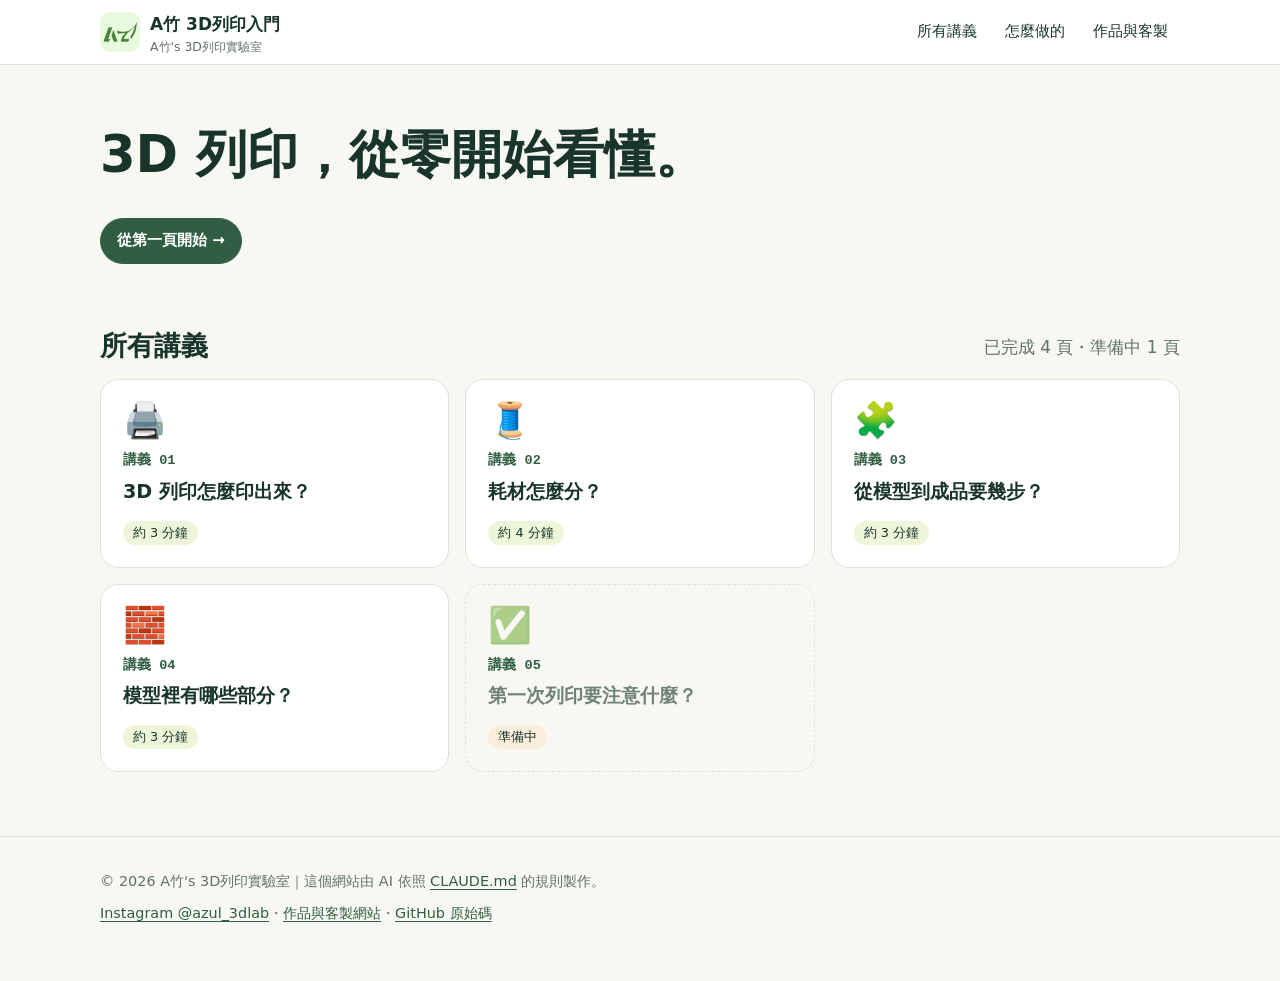
==== commit ae419eb7: "lesson: add 04 模型裡有哪些部分？；改成簡報式並改用中文拓竹 Wiki - 拿掉副標、#idea 小標題、元件標題、圖下說明小字；首頁卡片不顯示 summary - 01 拿掉「注意安全" ====
--- a/index.html
+++ b/index.html
@@ -16,7 +16,7 @@
       <a class="brand" href="./" aria-current="page"><img src="assets/img/logo.png" alt="" width="40" height="40"><span>A竹 3D列印入門<small>A竹's 3D列印實驗室</small></span></a>
       <nav class="site-nav" aria-label="主要導覽">
         <a href="#lessons">所有講義</a>
-        <a href="#how">怎麼做的</a>
+        <a href="https://github.com/Blind-Us/azul-3dprint-notes/blob/main/CLAUDE.md" rel="noopener">怎麼做的</a>
         <a href="https://blind-us.github.io/azul-3dlab/" rel="noopener">作品與客製</a>
       </nav>
     </div>
@@ -24,9 +24,7 @@
 
   <main id="main" class="container">
     <section class="home-hero">
-      <span class="eyebrow">給完全沒碰過 3D 列印的你</span>
       <h1>3D 列印，從零開始看懂。</h1>
-      <p class="lead">每頁只講一件事，用動畫和圖表帶你看，3 分鐘看完一頁。</p>
       <a class="btn" href="lessons/01-how-it-prints/">從第一頁開始 →</a>
     </section>
 
@@ -40,26 +38,6 @@
       </div>
     </section>
 
-    <section id="how" aria-labelledby="how-title">
-      <div class="section-head">
-        <h2 id="how-title">這個網站怎麼做的？</h2>
-        <p>我先寫好規則手冊，AI 照著手冊一頁一頁加上去。</p>
-      </div>
-      <div class="how">
-        <div>
-          <h3>📒 AI 照著手冊做</h3>
-          <p>規則寫在 <a href="https://github.com/Blind-Us/azul-3dprint-notes/blob/main/CLAUDE.md" rel="noopener">CLAUDE.md</a>（其他 AI 看 <a href="https://github.com/Blind-Us/azul-3dprint-notes/blob/main/AGENTS.md" rel="noopener">AGENTS.md</a>）：寫給誰看、每頁長什麼樣、哪些事不能做。</p>
-        </div>
-        <div>
-          <h3>🧱 每頁同一個骨架</h3>
-          <p>問句標題 → 一張圖看懂 → 重點 → 考考你 → 資料來源。新頁面照著填就好。</p>
-        </div>
-        <div>
-          <h3>📝 進度寫在 NOTES.md</h3>
-          <p>AI 每次開新對話都會忘記，所以把做到哪、下一頁做什麼寫在 <a href="https://github.com/Blind-Us/azul-3dprint-notes/blob/main/NOTES.md" rel="noopener">NOTES.md</a>。</p>
-        </div>
-      </div>
-    </section>
   </main>
 
   <footer class="site-footer">
--- a/assets/css/style.css
+++ b/assets/css/style.css
@@ -79,7 +79,6 @@
 .site-footer p { margin: 0 0 6px; }
 
 /* ---------- 共用小元素 ---------- */
-.eyebrow { display: inline-block; background: var(--lime); color: var(--ink); font-weight: 600; font-size: 0.85rem; padding: 4px 12px; border-radius: 999px; margin-bottom: 14px; }
 .tag { display: inline-block; font-size: 0.8rem; line-height: 1.4; padding: 3px 10px; border-radius: 999px; background: var(--lime-soft); color: var(--ink); }
 .tag.planned { background: var(--accent-soft); }
 .btn { font: inherit; font-size: 0.95rem; font-weight: 600; border: 1px solid var(--brand); background: var(--brand); color: var(--surface); padding: 8px 16px; border-radius: 999px; cursor: pointer; min-height: 44px; touch-action: manipulation; transition: background-color 150ms; }
@@ -91,12 +90,12 @@
 .chip-btn { font: inherit; font-size: 0.95rem; border: 1px solid var(--border); background: var(--surface); color: var(--ink); padding: 6px 16px; border-radius: 999px; cursor: pointer; min-height: 44px; touch-action: manipulation; transition: background-color 150ms, border-color 150ms; }
 .chip-btn:hover { border-color: var(--brand); }
 .chip-btn[aria-pressed="true"] { background: var(--brand); border-color: var(--brand); color: var(--surface); }
+.sr-only { position: absolute; width: 1px; height: 1px; padding: 0; margin: -1px; overflow: hidden; clip: rect(0 0 0 0); white-space: nowrap; border: 0; }
 .note { font-size: 0.85rem; color: var(--muted); margin: 10px 0 0; line-height: 1.6; }
 
 /* ---------- 首頁 ---------- */
 .home-hero { padding: 56px 0 24px; }
 .home-hero h1 { font-size: clamp(2rem, 1.4rem + 3vw, 3.2rem); }
-.home-hero .lead { font-size: 1.15rem; color: var(--muted); max-width: 40ch; }
 
 .section-head { display: flex; align-items: end; justify-content: space-between; gap: 16px; flex-wrap: wrap; margin: 40px 0 16px; }
 .section-head h2 { margin: 0; }
@@ -117,17 +116,12 @@
 .lesson-card.is-planned h3, .lesson-card.is-planned .icon { opacity: 0.6; }
 .read-mark { position: absolute; top: 18px; right: 18px; font-size: 0.78rem; color: var(--brand); background: var(--lime-soft); padding: 2px 10px; border-radius: 999px; }
 
-.how { display: grid; grid-template-columns: repeat(auto-fit, minmax(min(100%, 240px), 1fr)); gap: 16px; }
-.how > div { background: var(--surface); border: 1px solid var(--border); border-radius: var(--radius); padding: 20px; }
-.how h3 { margin-bottom: 6px; }
-.how p { color: var(--muted); margin: 0; font-size: 0.95rem; }
 
 /* ---------- 講義頁 ---------- */
 .lesson-hero { padding: 40px 0 8px; max-width: 46rem; }
 .breadcrumb { font-size: 0.9rem; color: var(--muted); margin-bottom: 10px; }
 .breadcrumb a { color: var(--muted); }
 .lesson-hero h1 { font-size: clamp(1.9rem, 1.4rem + 2.4vw, 2.8rem); margin: 0 0 12px; }
-.lesson-lead { font-size: 1.2rem; color: var(--muted); }
 
 .lesson > section { padding: 32px 0 8px; scroll-margin-top: 80px; }
 
@@ -141,6 +135,8 @@
 .steps li::before { content: counter(step); position: absolute; left: 12px; top: 10px; width: 32px; height: 32px; border-radius: 50%; background: var(--lime); color: var(--ink); display: grid; place-items: center; font-weight: 700; }
 .steps li strong { display: block; font-size: 1.05rem; }
 .steps li.is-active { background: var(--surface); border-color: var(--brand); }
+.steps li.is-clickable { cursor: pointer; }
+.steps li.is-clickable:hover { border-color: var(--border); }
 .steps li.is-active::before { background: var(--brand); color: var(--surface); }
 
 /* 重點卡片 */
@@ -198,10 +194,7 @@
 
 /* ---------- 互動元件 ---------- */
 .widget { background: var(--surface); border: 1px solid var(--border); border-radius: var(--radius); padding: 18px; box-shadow: var(--shadow); }
-.widget-title { font-weight: 700; margin-bottom: 10px; }
 .widget-controls { display: flex; flex-wrap: wrap; align-items: center; gap: 8px; margin-top: 12px; }
-.widget-status { font-size: 0.95rem; color: var(--muted); margin: 10px 0 0; min-height: 1.8em; }
-.widget-status strong { color: var(--ink); }
 
 /* 列印動畫 print-sim（SVG 內只用 class，不寫死色碼） */
 .ps-svg { display: block; width: 100%; background: var(--bg); border-radius: var(--radius-sm); font-family: var(--font); }
@@ -232,10 +225,47 @@
 .rd-legend { display: flex; flex-wrap: wrap; gap: 6px 16px; justify-content: center; font-size: 0.88rem; color: var(--muted); margin: 6px 0 0; }
 .rd-key { display: inline-block; width: 22px; height: 0; vertical-align: middle; margin-right: 6px; border-top: 3px solid var(--brand); }
 .rd-key.is-ref { border-top: 2px dashed var(--muted); }
-.rd-summary { background: var(--lime-soft); border-radius: var(--radius-sm); padding: 10px 14px; margin: 12px 0 0; }
 .rd-scores { list-style: none; padding: 0; margin: 12px 0 0; display: grid; grid-template-columns: repeat(2, minmax(0, 1fr)); gap: 4px 16px; font-size: 0.92rem; }
 .rd-scores li { display: flex; justify-content: space-between; gap: 8px; border-bottom: 1px dashed var(--border); padding: 2px 0; }
 .rd-meter { color: var(--brand); letter-spacing: 1px; }
+
+/* 流程圖 flow（03） */
+.fl-svg { display: block; width: 100%; background: var(--bg); border-radius: var(--radius-sm); }
+.fl-screen { fill: var(--surface); stroke: var(--ink); stroke-width: 3; }
+.fl-frame { fill: var(--muted); }
+.fl-plate { fill: var(--muted); transition: fill 500ms; }
+.fl-plate.is-hot { fill: var(--hot); }
+.fl-head { fill: var(--surface); stroke: var(--ink); stroke-width: 2; }
+.fl-nozzle { fill: var(--ink); }
+.fl-wire { fill: var(--lime-soft); stroke: var(--brand); stroke-width: 2; }
+.fl-layer { fill: var(--brand); }
+.fl-knife { stroke: var(--ink); stroke-width: 2; stroke-dasharray: 6 4; }
+.fl-arrow { fill: none; stroke: var(--brand); stroke-width: 4; stroke-linecap: round; stroke-linejoin: round; }
+.fl-path { fill: none; stroke: var(--border); stroke-width: 3; stroke-dasharray: 6 6; }
+.fl-file { fill: var(--surface); stroke: var(--brand); stroke-width: 2; }
+.fl-file-line { stroke: var(--brand); stroke-width: 2; }
+.fl-clock { fill: var(--surface); stroke: var(--ink); stroke-width: 2.5; }
+.fl-hand { stroke: var(--ink); stroke-width: 2.5; stroke-linecap: round; }
+.fl-controls { justify-content: center; }
+.fl-dots { display: flex; gap: 2px; }
+.fl-dot { width: 32px; height: 44px; border: 0; background: transparent; cursor: pointer; position: relative; }
+.fl-dot::after { content: ""; position: absolute; left: 50%; top: 50%; width: 10px; height: 10px; margin: -5px 0 0 -5px; border-radius: 50%; background: var(--border); transition: background-color 150ms, transform 150ms; }
+.fl-dot[aria-current="step"]::after { background: var(--brand); transform: scale(1.3); }
+
+/* 模型剖面 parts（04） */
+.parts-options { display: flex; flex-wrap: wrap; gap: 8px; justify-content: center; margin-top: 12px; }
+.pt-svg { display: block; width: 100%; background: var(--bg); border-radius: var(--radius-sm); }
+.pt-bed { fill: var(--muted); }
+.pt-body { fill: var(--surface); }
+.pt-part { transition: opacity 250ms; }
+.pt-part.is-dim { opacity: 0.22; }
+.pt-infill line { stroke: var(--brand); stroke-width: 1.5; }
+.pt-walls { fill: none; stroke: var(--brand); stroke-width: 8; stroke-linejoin: round; }
+.pt-support line { stroke: var(--muted); stroke-width: 2.5; }
+.pt-bridge rect { fill: var(--ink); stroke: var(--ink); stroke-width: 2; }
+.pt-gap { fill: none; stroke: var(--ink); stroke-width: 1.5; stroke-dasharray: 4 4; }
+.pt-part.is-on.pt-infill line { stroke-width: 2.5; }
+.pt-part.is-on.pt-support line { stroke: var(--ink); }
 
 /* ---------- 響應式 ---------- */
 @media (max-width: 860px) {
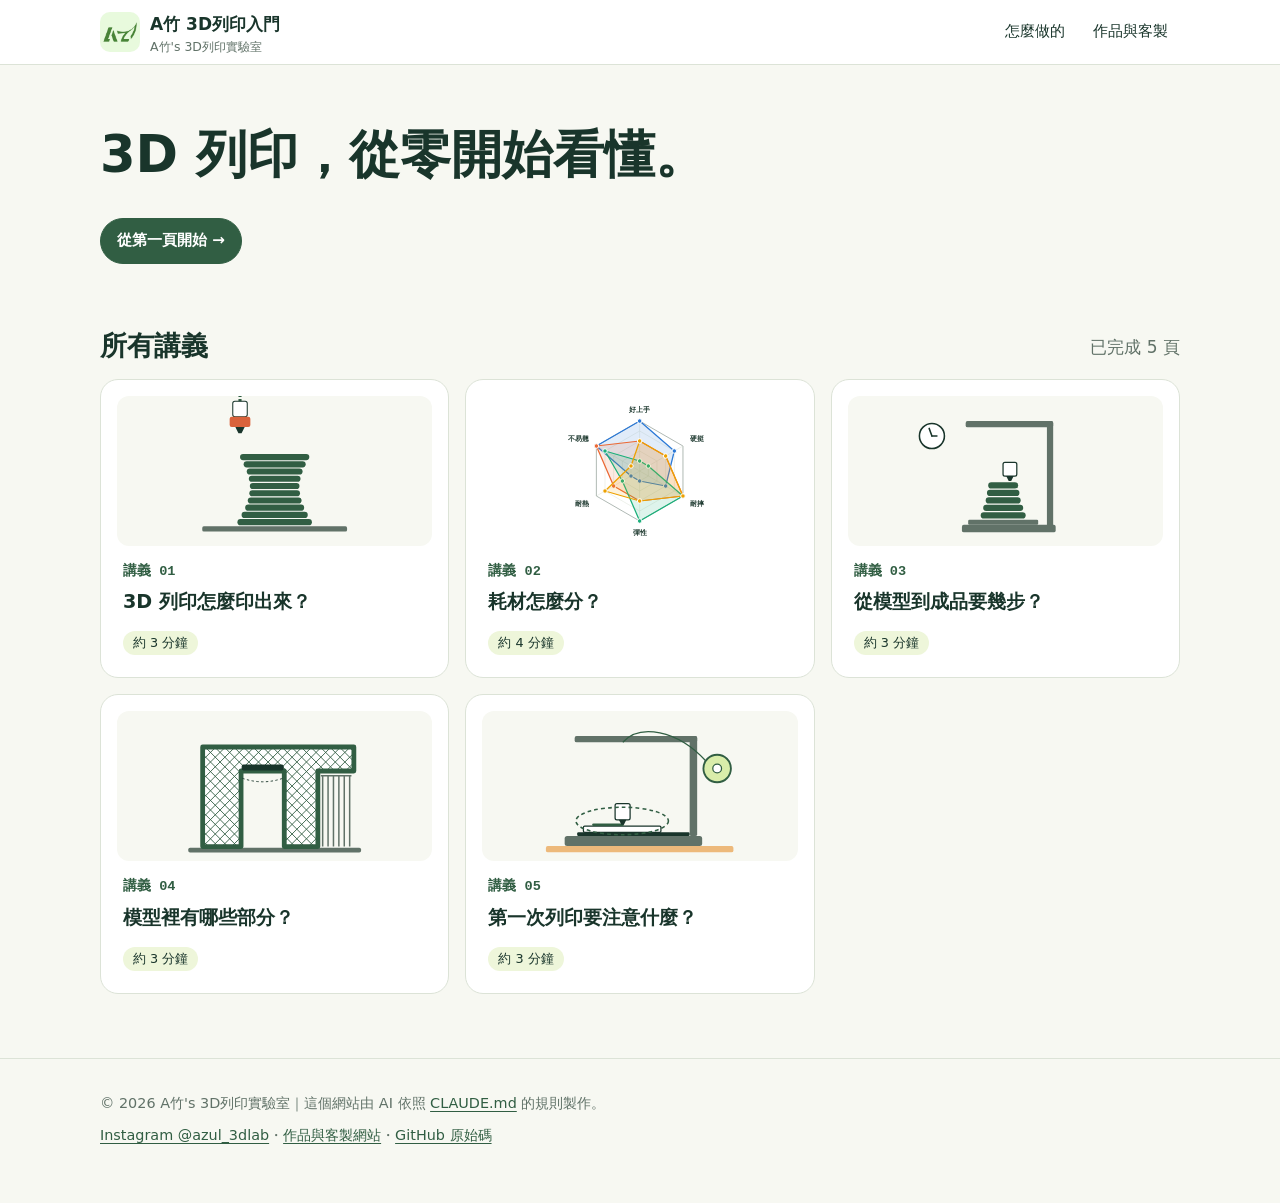
==== commit bb0d0953: "site: 拿掉多餘文字、首頁卡片改用講義的圖；02 雷達圖可全關、05 蹺蹺板 Co-Authored-By: Claude Opus 5.5 <noreply@anthropic.com>" ====
--- a/index.html
+++ b/index.html
@@ -15,7 +15,6 @@
     <div class="container">
       <a class="brand" href="./" aria-current="page"><img src="assets/img/logo.png" alt="" width="40" height="40"><span>A竹 3D列印入門<small>A竹's 3D列印實驗室</small></span></a>
       <nav class="site-nav" aria-label="主要導覽">
-        <a href="#lessons">所有講義</a>
         <a href="https://github.com/Blind-Us/azul-3dprint-notes/blob/main/CLAUDE.md" rel="noopener">怎麼做的</a>
         <a href="https://blind-us.github.io/azul-3dlab/" rel="noopener">作品與客製</a>
       </nav>
--- a/assets/css/style.css
+++ b/assets/css/style.css
@@ -4,6 +4,11 @@
    ========================================================= */
 
 :root {
+  /* 圖表分類色（dataviz 預設色盤前四色，已驗證色盲可分辨；依順序固定給項目，不輪換） */
+  --series-1: #2a78d6;
+  --series-2: #eb6834;
+  --series-3: #1baf7a;
+  --series-4: #eda100;
   /* 色彩 tokens（與 CLAUDE.md 第 9 節同步） */
   --bg: #F7F8F2;
   --surface: #FFFFFF;
@@ -104,7 +109,9 @@
 .lesson-grid { display: grid; grid-template-columns: repeat(auto-fill, minmax(min(100%, 280px), 1fr)); gap: 16px; }
 .lesson-card { position: relative; display: flex; flex-direction: column; gap: 6px; background: var(--surface); border: 1px solid var(--border); border-radius: var(--radius); padding: 22px; transition: border-color 150ms, transform 150ms; }
 .lesson-card:hover { border-color: var(--brand); transform: translateY(-2px); }
-.lesson-card .icon { font-size: 2.2rem; line-height: 1; margin-bottom: 6px; }
+.lesson-thumb { pointer-events: none; margin: -6px -6px 8px; }
+.lesson-thumb svg { display: block; width: 100%; height: 150px; }
+.lesson-thumb .widget-controls, .lesson-thumb .radar-options, .lesson-thumb .parts-options, .lesson-thumb .sr-only, .lesson-thumb .ps-label, .lesson-thumb .ps-bed-label { display: none; }
 .lesson-card .no { font-family: var(--mono); color: var(--brand); font-weight: 700; font-size: 0.85rem; }
 .lesson-card h3 { margin: 0; font-size: 1.2rem; }
 .lesson-card h3 a { color: var(--ink); text-decoration: none; }
@@ -113,7 +120,7 @@
 .lesson-card .meta { margin-top: auto; padding-top: 10px; display: flex; gap: 6px; flex-wrap: wrap; }
 .lesson-card.is-planned { background: transparent; border-style: dashed; }
 .lesson-card.is-planned:hover { transform: none; border-color: var(--border); }
-.lesson-card.is-planned h3, .lesson-card.is-planned .icon { opacity: 0.6; }
+.lesson-card.is-planned h3 { opacity: 0.6; }
 .read-mark { position: absolute; top: 18px; right: 18px; font-size: 0.78rem; color: var(--brand); background: var(--lime-soft); padding: 2px 10px; border-radius: 999px; }
 
 
@@ -189,7 +196,6 @@
 .lesson-pager { display: grid; grid-template-columns: 1fr 1fr; gap: 16px; margin-top: 40px; }
 .lesson-pager a { display: block; background: var(--surface); border: 1px solid var(--border); border-radius: var(--radius); padding: 16px 20px; text-decoration: none; color: var(--ink); transition: border-color 150ms; }
 .lesson-pager a:hover { border-color: var(--brand); }
-.lesson-pager small { display: block; color: var(--muted); }
 .lesson-pager .next { text-align: right; grid-column: 2; }
 
 /* ---------- 互動元件 ---------- */
@@ -218,16 +224,20 @@
 .rd-grid.is-outer { stroke: var(--muted); }
 .rd-axis { stroke: var(--border); stroke-width: 1; }
 .rd-label { fill: var(--ink); font-size: 13px; font-weight: 600; }
-.rd-ref { fill: none; stroke: var(--muted); stroke-width: 2; stroke-dasharray: 5 4; }
-.rd-shape { fill: var(--brand); fill-opacity: 0.22; stroke: var(--brand); stroke-width: 2; stroke-linejoin: round; }
-.rd-dot { fill: var(--brand); stroke: var(--surface); stroke-width: 2; }
 .rd-hit { fill: transparent; cursor: help; }
-.rd-legend { display: flex; flex-wrap: wrap; gap: 6px 16px; justify-content: center; font-size: 0.88rem; color: var(--muted); margin: 6px 0 0; }
-.rd-key { display: inline-block; width: 22px; height: 0; vertical-align: middle; margin-right: 6px; border-top: 3px solid var(--brand); }
-.rd-key.is-ref { border-top: 2px dashed var(--muted); }
-.rd-scores { list-style: none; padding: 0; margin: 12px 0 0; display: grid; grid-template-columns: repeat(2, minmax(0, 1fr)); gap: 4px 16px; font-size: 0.92rem; }
-.rd-scores li { display: flex; justify-content: space-between; gap: 8px; border-bottom: 1px dashed var(--border); padding: 2px 0; }
-.rd-meter { color: var(--brand); letter-spacing: 1px; }
+.rd-c1 { --rd: var(--series-1); }
+.rd-c2 { --rd: var(--series-2); }
+.rd-c3 { --rd: var(--series-3); }
+.rd-c4 { --rd: var(--series-4); }
+.rd-shape { fill: var(--rd); fill-opacity: 0.14; stroke: var(--rd); stroke-width: 2.5; stroke-linejoin: round; }
+.rd-dot { fill: var(--rd); stroke: var(--surface); stroke-width: 2; }
+.rd-swatch { display: inline-block; width: 12px; height: 12px; border-radius: 3px; background: var(--rd); margin-right: 6px; vertical-align: -1px; }
+.rd-toggle[aria-pressed="false"] .rd-swatch { background: transparent; box-shadow: inset 0 0 0 2px var(--rd); }
+.chip-btn.rd-toggle[aria-pressed="true"] { background: var(--surface); color: var(--ink); border-color: var(--rd); box-shadow: inset 0 0 0 1px var(--rd); }
+.rd-table-wrap { margin-top: 10px; }
+.rd-table { font-size: 0.88rem; }
+.rd-table th, .rd-table td { padding: 6px 8px; text-align: center; }
+.rd-table th:first-child, .rd-table td:first-child { text-align: left; }
 
 /* 流程圖 flow（03） */
 .fl-svg { display: block; width: 100%; background: var(--bg); border-radius: var(--radius-sm); }
@@ -239,7 +249,8 @@
 .fl-nozzle { fill: var(--ink); }
 .fl-wire { fill: var(--lime-soft); stroke: var(--brand); stroke-width: 2; }
 .fl-layer { fill: var(--brand); }
-.fl-knife { stroke: var(--ink); stroke-width: 2; stroke-dasharray: 6 4; }
+.fl-toolpath { fill: none; stroke: var(--ink); stroke-width: 1.2; stroke-linejoin: round; }
+.fl-tip { fill: var(--brand); }
 .fl-arrow { fill: none; stroke: var(--brand); stroke-width: 4; stroke-linecap: round; stroke-linejoin: round; }
 .fl-path { fill: none; stroke: var(--border); stroke-width: 3; stroke-dasharray: 6 6; }
 .fl-file { fill: var(--surface); stroke: var(--brand); stroke-width: 2; }
@@ -267,6 +278,25 @@
 .pt-part.is-on.pt-infill line { stroke-width: 2.5; }
 .pt-part.is-on.pt-support line { stroke: var(--ink); }
 
+/* 開印前檢查 precheck（05） */
+.ck-svg { display: block; width: 100%; background: var(--bg); border-radius: var(--radius-sm); }
+.ck-table { fill: var(--accent); }
+.ck-frame { fill: var(--muted); }
+.ck-rail { fill: var(--ink); }
+.ck-bed { fill: var(--surface); stroke: var(--ink); stroke-width: 2; }
+.ck-head { fill: var(--surface); stroke: var(--ink); stroke-width: 2; }
+.ck-nozzle { fill: var(--ink); }
+.ck-spool { fill: var(--lime); stroke: var(--brand); stroke-width: 3; }
+.ck-hub { fill: var(--surface); stroke: var(--brand); stroke-width: 2; }
+.ck-fil { fill: none; stroke: var(--brand); stroke-width: 2; }
+.ck-fil.is-bad { stroke: var(--error); }
+.ck-junk { fill: var(--error); }
+.ck-smudge { fill: var(--muted); opacity: 0.6; }
+.ck-layer { stroke: var(--brand); stroke-width: 4; stroke-linecap: round; }
+.ck-bump { fill: var(--brand); }
+.ck-bump-top { fill: var(--lime); }
+.ck-ring { fill: none; stroke: var(--brand); stroke-width: 2.5; stroke-dasharray: 6 5; }
+
 /* ---------- 響應式 ---------- */
 @media (max-width: 860px) {
   .split { grid-template-columns: minmax(0, 1fr); gap: 20px; }
@@ -278,7 +308,6 @@
   .lesson-pager { grid-template-columns: minmax(0, 1fr); }
   .lesson-pager .next { grid-column: 1; }
   .site-nav a { padding: 6px 10px; }
-  .rd-scores { grid-template-columns: minmax(0, 1fr); }
   table { font-size: 0.9rem; }
   th, td { padding: 10px 8px; }
   th { white-space: normal; }
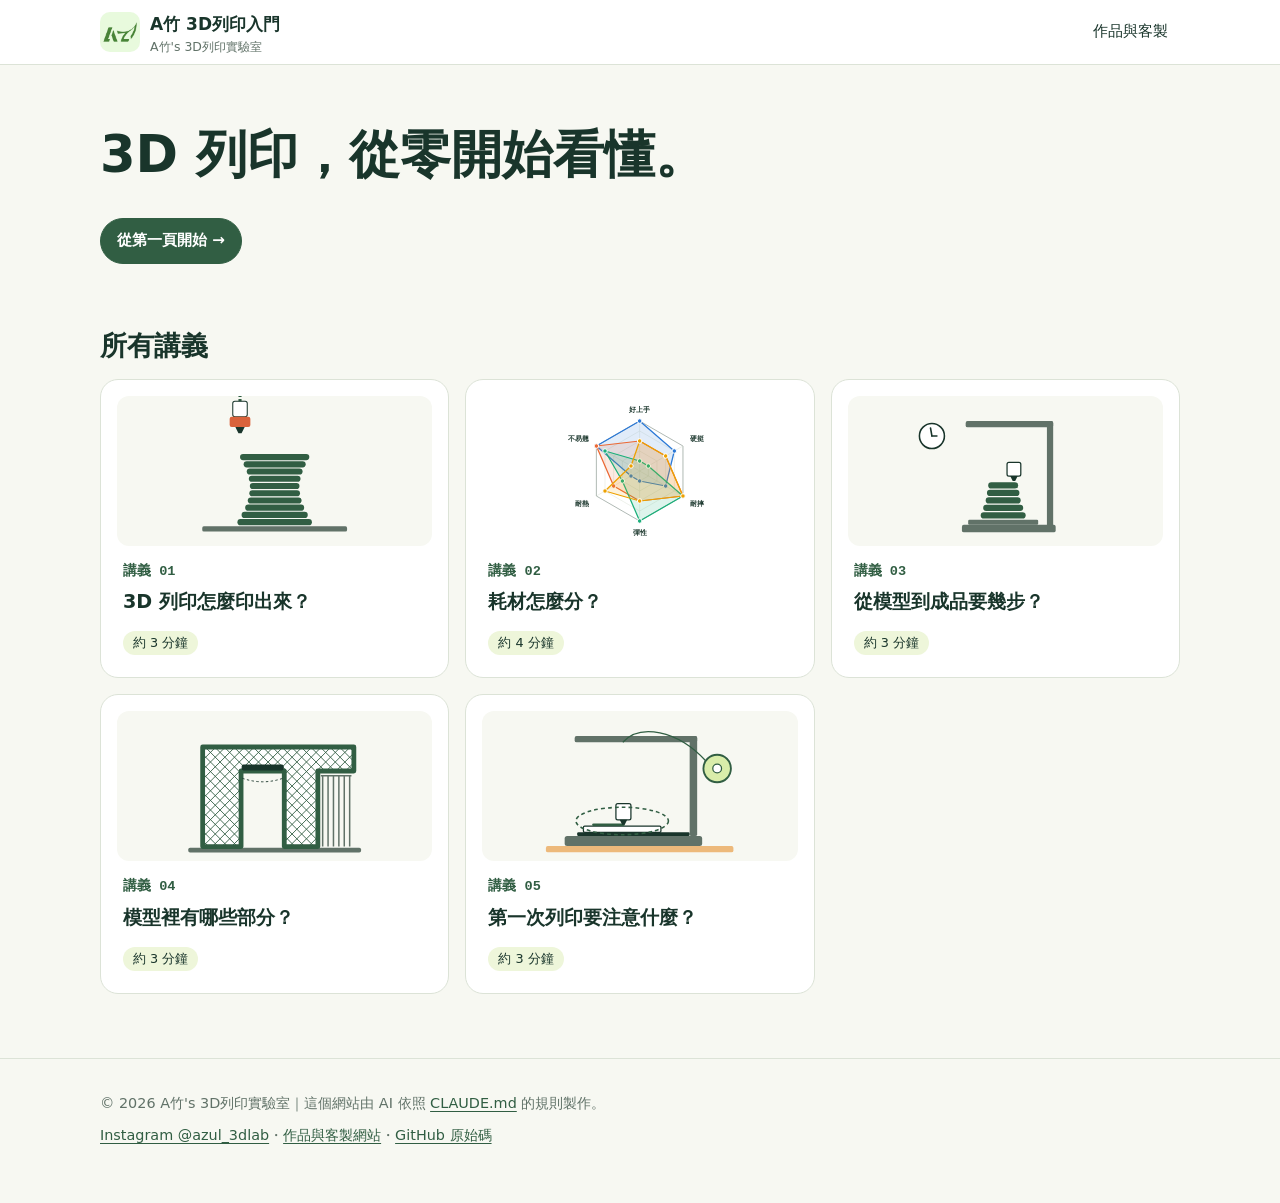
==== commit 71db946a: "site: 用上班族的眼光修一輪（拿掉怎麼做的、統一用詞、02 改成該買哪一種） Co-Authored-By: Claude Opus 5.5 <noreply@anthropic.com>" ====
--- a/index.html
+++ b/index.html
@@ -15,7 +15,6 @@
     <div class="container">
       <a class="brand" href="./" aria-current="page"><img src="assets/img/logo.png" alt="" width="40" height="40"><span>A竹 3D列印入門<small>A竹's 3D列印實驗室</small></span></a>
       <nav class="site-nav" aria-label="主要導覽">
-        <a href="https://github.com/Blind-Us/azul-3dprint-notes/blob/main/CLAUDE.md" rel="noopener">怎麼做的</a>
         <a href="https://blind-us.github.io/azul-3dlab/" rel="noopener">作品與客製</a>
       </nav>
     </div>
@@ -30,7 +29,6 @@
     <section id="lessons" aria-labelledby="lessons-title">
       <div class="section-head">
         <h2 id="lessons-title">所有講義</h2>
-        <p id="lesson-count"></p>
       </div>
       <div class="lesson-grid" id="lesson-grid">
         <noscript><p>講義列表需要 JavaScript。也可以直接打開 <a href="lessons/01-how-it-prints/">第一頁：3D 列印怎麼印出來？</a></p></noscript>
